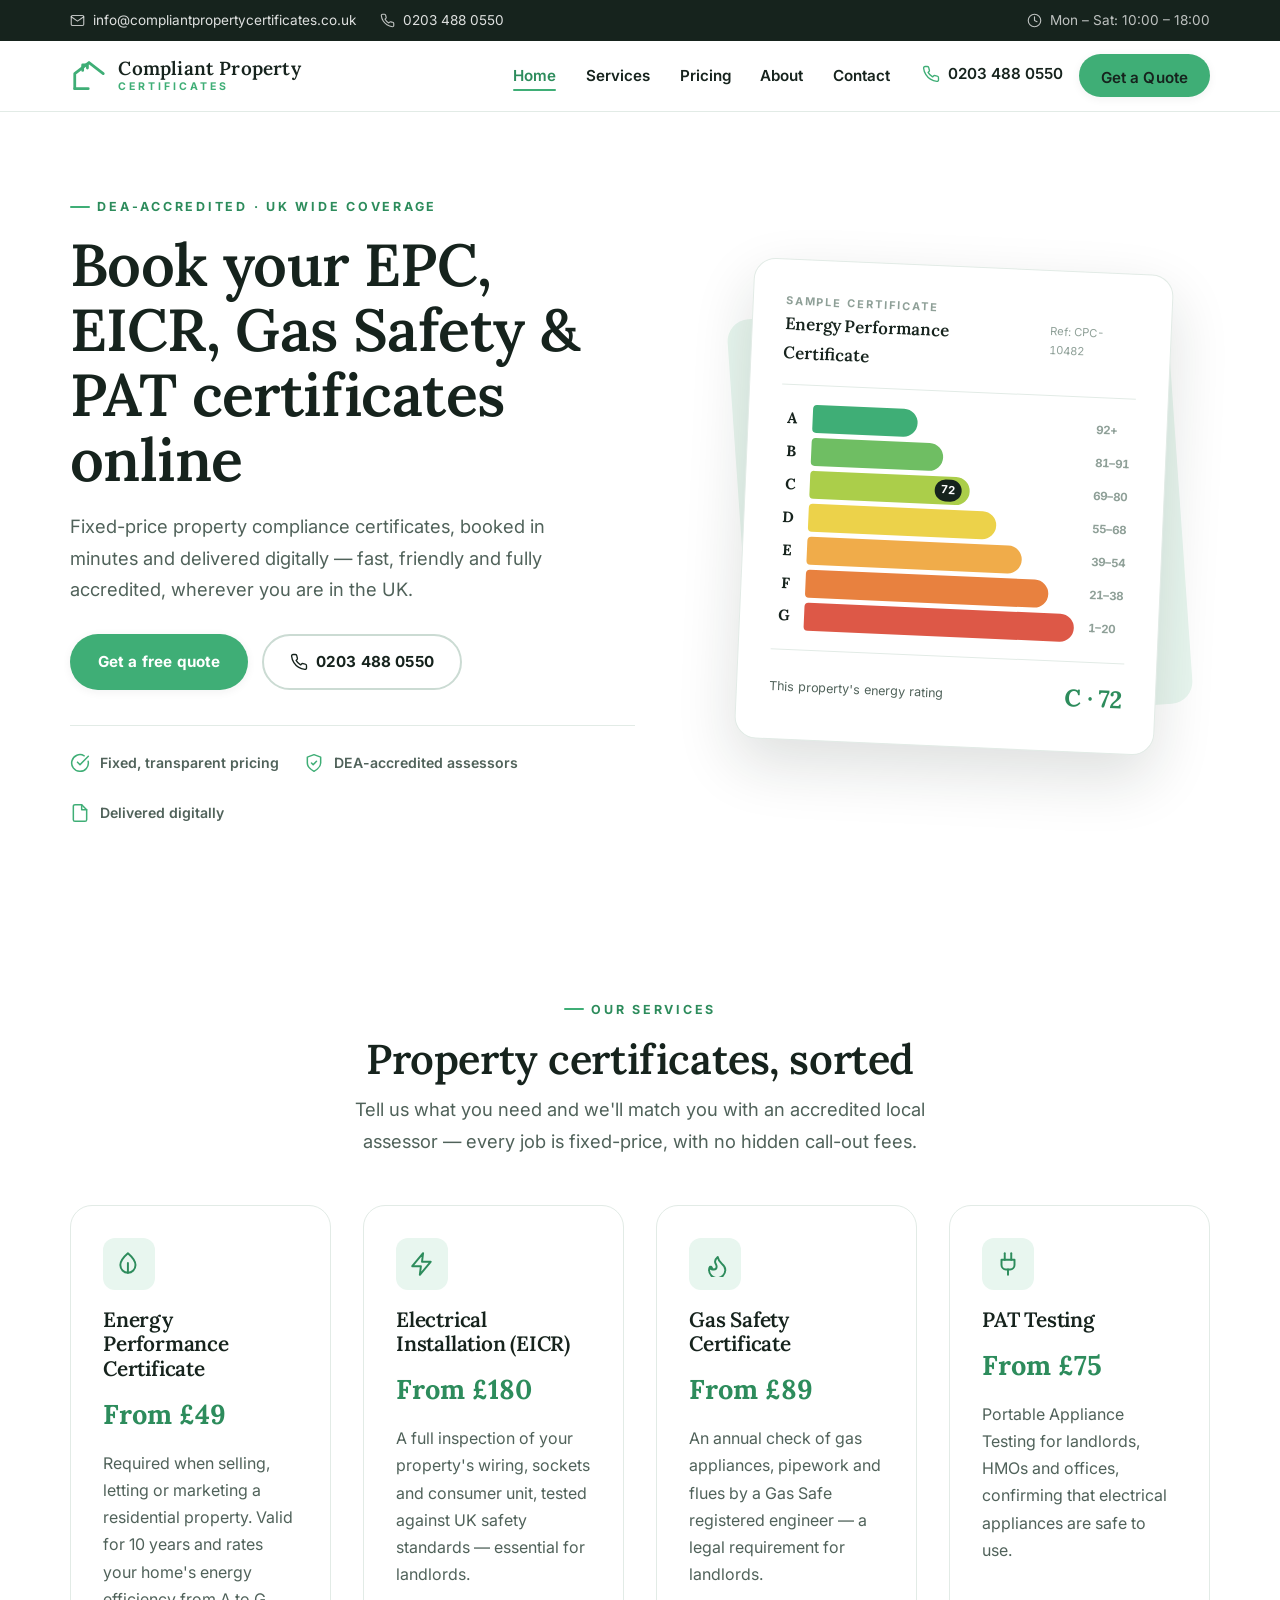
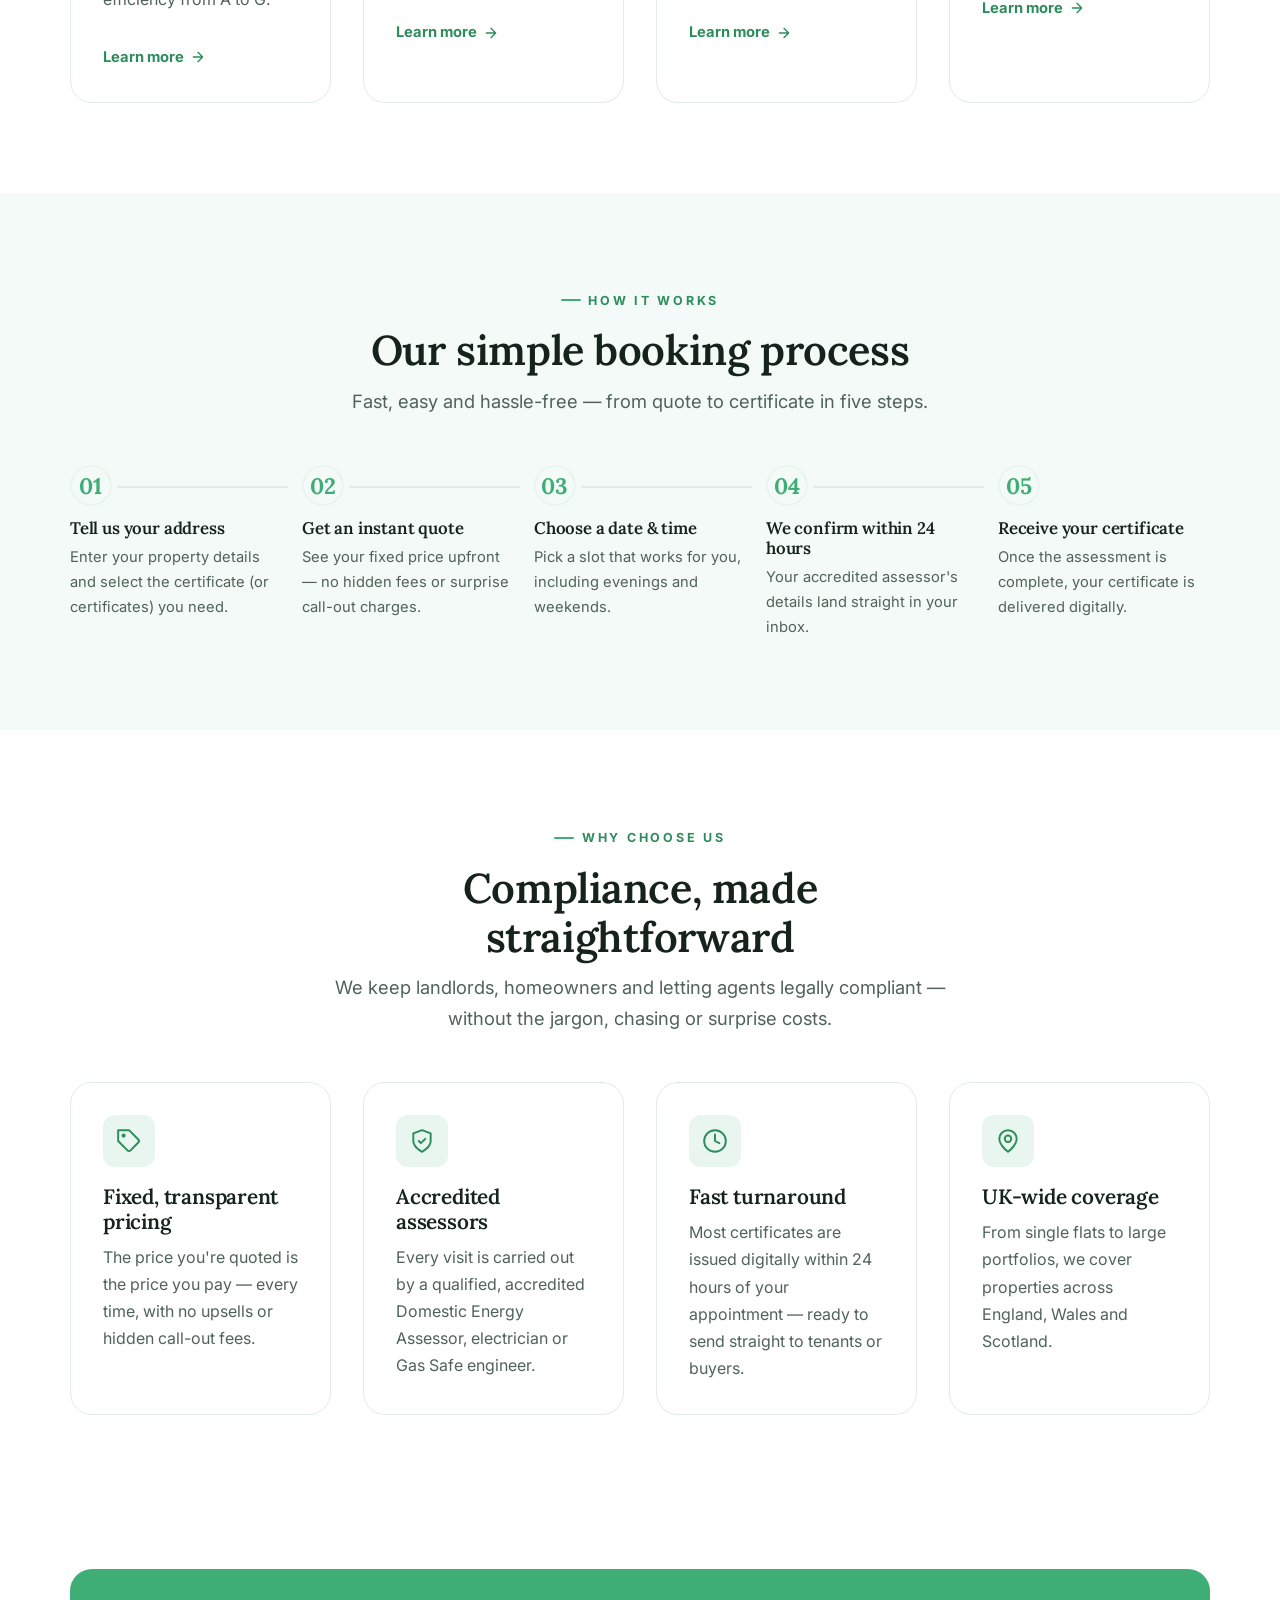
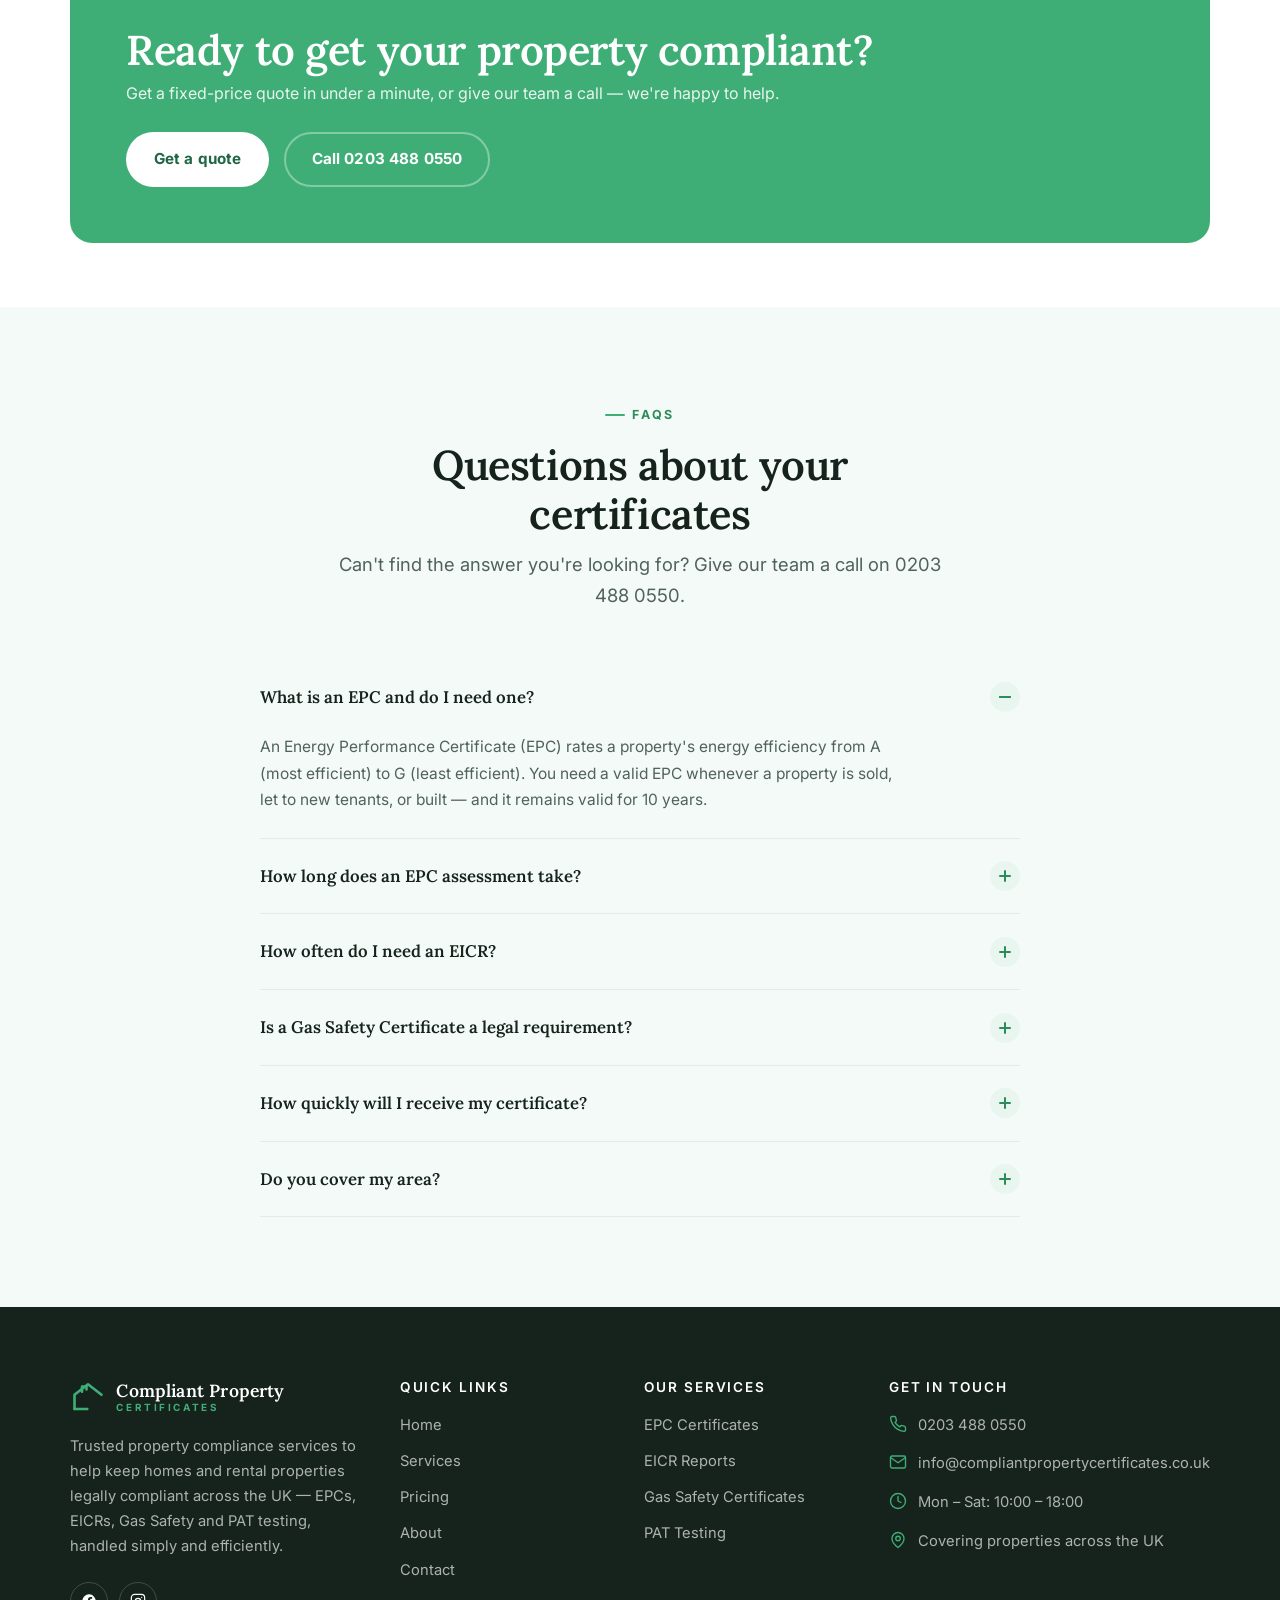
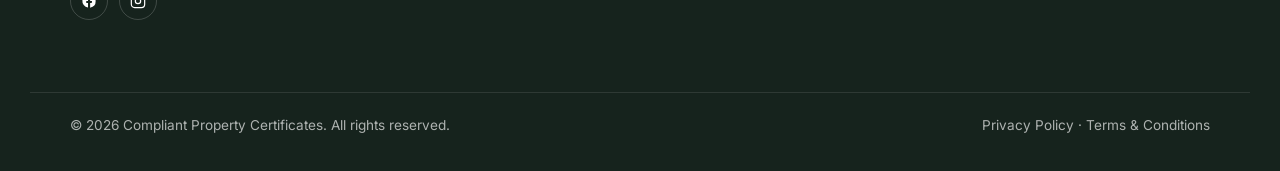
==== index.html @ 0a838f9f "Initial commit" ====
<!DOCTYPE html>
<html lang="en">
<head>
  <meta charset="UTF-8">
  <meta name="viewport" content="width=device-width, initial-scale=1.0">
  <title>Compliant Property Certificates | EPC, EICR, Gas Safety & PAT — UK</title>
  <meta name="description" content="Book fixed-price EPC, EICR, Gas Safety (CP12) and PAT testing certificates online. DEA-accredited assessors, fast digital delivery, covering properties across the UK.">

  <link rel="icon" type="image/svg+xml" href="data:image/svg+xml,%3Csvg xmlns='http://www.w3.org/2000/svg' viewBox='0 0 48 48'%3E%3Cpath d='M6 40V21L24 7l18 14' stroke='%233FAE76' stroke-width='4' fill='none' stroke-linecap='round' stroke-linejoin='round'/%3E%3Cpath d='M16 17v-7h6v4' stroke='%233FAE76' stroke-width='4' fill='none' stroke-linecap='round' stroke-linejoin='round'/%3E%3Cpath d='M6 40h17' stroke='%233FAE76' stroke-width='4' fill='none' stroke-linecap='round' stroke-linejoin='round'/%3E%3C/svg%3E">

  <link rel="preconnect" href="https://fonts.googleapis.com">
  <link rel="preconnect" href="https://fonts.gstatic.com" crossorigin>
  <link href="https://fonts.googleapis.com/css2?family=Inter:wght@400;500;600;700;800&family=Lora:ital,wght@0,500;0,600;0,700;1,500&display=swap" rel="stylesheet">

  <link rel="stylesheet" href="css/style.css">
</head>
<body>

  <!-- ============ TOP BAR ============ -->
  <div class="topbar">
    <div class="container">
      <ul class="topbar-links">
        <li>
          <svg viewBox="0 0 24 24" fill="none" stroke="currentColor" stroke-width="1.8" stroke-linecap="round" stroke-linejoin="round" width="15" height="15" aria-hidden="true"><rect x="2" y="4" width="20" height="16" rx="2"/><path d="m22 6-10 7L2 6"/></svg>
          <a href="mailto:info@compliantpropertycertificates.co.uk">info@compliantpropertycertificates.co.uk</a>
        </li>
        <li>
          <svg viewBox="0 0 24 24" fill="none" stroke="currentColor" stroke-width="1.8" stroke-linecap="round" stroke-linejoin="round" width="15" height="15" aria-hidden="true"><path d="M22 16.92v3a2 2 0 0 1-2.18 2 19.79 19.79 0 0 1-8.63-3.07 19.5 19.5 0 0 1-6-6 19.79 19.79 0 0 1-3.07-8.67A2 2 0 0 1 4.11 2h3a2 2 0 0 1 2 1.72c.127.96.361 1.903.7 2.81a2 2 0 0 1-.45 2.11L8.09 9.91a16 16 0 0 0 6 6l1.27-1.27a2 2 0 0 1 2.11-.45c.907.339 1.85.573 2.81.7A2 2 0 0 1 22 16.92Z"/></svg>
          <a href="tel:02034880550">0203 488 0550</a>
        </li>
      </ul>
      <div class="topbar-schedule">
        <svg viewBox="0 0 24 24" fill="none" stroke="currentColor" stroke-width="1.8" stroke-linecap="round" stroke-linejoin="round" width="15" height="15" aria-hidden="true"><circle cx="12" cy="12" r="10"/><path d="M12 6v6l4 2"/></svg>
        Mon – Sat: 10:00 – 18:00
      </div>
    </div>
  </div>

  <!-- ============ HEADER ============ -->
  <header class="site-header">
    <div class="container">
      <a href="index.html" class="logo">
        <svg viewBox="0 0 48 48" fill="none" xmlns="http://www.w3.org/2000/svg" aria-hidden="true">
          <path d="M6 40V21L24 7l18 14" stroke="#3FAE76" stroke-width="3.5" stroke-linecap="round" stroke-linejoin="round"/>
          <path d="M16 17v-7h6v4" stroke="#3FAE76" stroke-width="3.5" stroke-linecap="round" stroke-linejoin="round"/>
          <path d="M6 40h17" stroke="#3FAE76" stroke-width="3.5" stroke-linecap="round" stroke-linejoin="round"/>
        </svg>
        <span class="logo-text">
          <span class="l1">Compliant Property</span>
          <span class="l2">Certificates</span>
        </span>
      </a>

      <nav class="main-nav" id="main-nav">
        <ul>
          <li><a href="index.html" class="active">Home</a></li>
          <li><a href="services.html">Services</a></li>
          <li><a href="pricing.html">Pricing</a></li>
          <li><a href="about.html">About</a></li>
          <li><a href="contact.html">Contact</a></li>
        </ul>
        <div class="header-cta">
          <a href="tel:02034880550" class="header-phone">
            <svg viewBox="0 0 24 24" fill="none" stroke="currentColor" stroke-width="1.8" stroke-linecap="round" stroke-linejoin="round" aria-hidden="true"><path d="M22 16.92v3a2 2 0 0 1-2.18 2 19.79 19.79 0 0 1-8.63-3.07 19.5 19.5 0 0 1-6-6 19.79 19.79 0 0 1-3.07-8.67A2 2 0 0 1 4.11 2h3a2 2 0 0 1 2 1.72c.127.96.361 1.903.7 2.81a2 2 0 0 1-.45 2.11L8.09 9.91a16 16 0 0 0 6 6l1.27-1.27a2 2 0 0 1 2.11-.45c.907.339 1.85.573 2.81.7A2 2 0 0 1 22 16.92Z"/></svg>
            0203 488 0550
          </a>
          <a href="contact.html" class="btn btn-primary btn-sm">Get a Quote</a>
        </div>
      </nav>

      <button class="nav-toggle" aria-label="Toggle navigation" aria-expanded="false" aria-controls="main-nav">
        <svg class="icon-menu" viewBox="0 0 24 24" fill="none" stroke="currentColor" stroke-width="2" stroke-linecap="round" stroke-linejoin="round" aria-hidden="true"><path d="M3 12h18M3 6h18M3 18h18"/></svg>
        <svg class="icon-close" viewBox="0 0 24 24" fill="none" stroke="currentColor" stroke-width="2" stroke-linecap="round" stroke-linejoin="round" aria-hidden="true"><path d="M18 6 6 18M6 6l12 12"/></svg>
      </button>
    </div>
  </header>

  <main>
    <!-- ============ HERO ============ -->
    <section class="hero">
      <div class="container">
        <div class="hero-content">
          <p class="eyebrow">DEA-Accredited · UK Wide Coverage</p>
          <h1>Book your EPC, EICR, Gas Safety &amp; PAT certificates online</h1>
          <p class="lede">Fixed-price property compliance certificates, booked in minutes and delivered digitally — fast, friendly and fully accredited, wherever you are in the UK.</p>
          <div class="hero-actions">
            <a href="contact.html" class="btn btn-primary">Get a free quote</a>
            <a href="tel:02034880550" class="btn btn-outline">
              <svg viewBox="0 0 24 24" fill="none" stroke="currentColor" stroke-width="1.8" stroke-linecap="round" stroke-linejoin="round" width="18" height="18" aria-hidden="true"><path d="M22 16.92v3a2 2 0 0 1-2.18 2 19.79 19.79 0 0 1-8.63-3.07 19.5 19.5 0 0 1-6-6 19.79 19.79 0 0 1-3.07-8.67A2 2 0 0 1 4.11 2h3a2 2 0 0 1 2 1.72c.127.96.361 1.903.7 2.81a2 2 0 0 1-.45 2.11L8.09 9.91a16 16 0 0 0 6 6l1.27-1.27a2 2 0 0 1 2.11-.45c.907.339 1.85.573 2.81.7A2 2 0 0 1 22 16.92Z"/></svg>
              0203 488 0550
            </a>
          </div>
          <div class="hero-trust">
            <div class="item">
              <svg viewBox="0 0 24 24" fill="none" stroke="currentColor" stroke-width="1.8" stroke-linecap="round" stroke-linejoin="round" aria-hidden="true"><path d="M21.801 10A10 10 0 1 1 17 3.335"/><path d="m9 11 3 3L22 4"/></svg>
              Fixed, transparent pricing
            </div>
            <div class="item">
              <svg viewBox="0 0 24 24" fill="none" stroke="currentColor" stroke-width="1.8" stroke-linecap="round" stroke-linejoin="round" aria-hidden="true"><path d="M12 22s8-4 8-10V5l-8-3-8 3v7c0 6 8 10 8 10Z"/><path d="m9 12 2 2 4-4"/></svg>
              DEA-accredited assessors
            </div>
            <div class="item">
              <svg viewBox="0 0 24 24" fill="none" stroke="currentColor" stroke-width="1.8" stroke-linecap="round" stroke-linejoin="round" aria-hidden="true"><path d="M14 2H6a2 2 0 0 0-2 2v16a2 2 0 0 0 2 2h12a2 2 0 0 0 2-2V8Z"/><path d="M14 2v6h6"/></svg>
              Delivered digitally
            </div>
          </div>
        </div>

        <div class="epc-card-wrap">
          <div class="epc-card">
            <div class="epc-card-head">
              <div>
                <div class="tag">Sample Certificate</div>
                <div class="title">Energy Performance Certificate</div>
              </div>
              <div class="ref">Ref: CPC-10482</div>
            </div>
            <div class="epc-scale">
              <div class="epc-row" data-band="a"><span class="letter">A</span><span class="bar"></span><span class="range">92+</span></div>
              <div class="epc-row" data-band="b"><span class="letter">B</span><span class="bar"></span><span class="range">81–91</span></div>
              <div class="epc-row current" data-band="c"><span class="letter">C</span><span class="bar" data-value="72"></span><span class="range">69–80</span></div>
              <div class="epc-row" data-band="d"><span class="letter">D</span><span class="bar"></span><span class="range">55–68</span></div>
              <div class="epc-row" data-band="e"><span class="letter">E</span><span class="bar"></span><span class="range">39–54</span></div>
              <div class="epc-row" data-band="f"><span class="letter">F</span><span class="bar"></span><span class="range">21–38</span></div>
              <div class="epc-row" data-band="g"><span class="letter">G</span><span class="bar"></span><span class="range">1–20</span></div>
            </div>
            <div class="epc-card-foot">
              <span class="label">This property's energy rating</span>
              <span class="score">C · 72</span>
            </div>
          </div>
        </div>
      </div>
    </section>

    <!-- ============ SERVICES ============ -->
    <section id="services">
      <div class="container">
        <div class="section-head center">
          <p class="eyebrow">Our Services</p>
          <h2>Property certificates, sorted</h2>
          <p class="lede">Tell us what you need and we'll match you with an accredited local assessor — every job is fixed-price, with no hidden call-out fees.</p>
        </div>

        <div class="grid grid-auto">
          <div class="card reveal">
            <div class="icon-tile">
              <svg viewBox="0 0 24 24" fill="none" stroke="currentColor" stroke-width="1.8" stroke-linecap="round" stroke-linejoin="round" aria-hidden="true"><path d="M11 20A7 7 0 0 1 4 13c0-5 7-11 7-11s7 6 7 11a7 7 0 0 1-7 7Z"/><path d="M11 20v-9"/></svg>
            </div>
            <h3>Energy Performance Certificate</h3>
            <div class="price">From £49</div>
            <p>Required when selling, letting or marketing a residential property. Valid for 10 years and rates your home's energy efficiency from A to G.</p>
            <a href="services.html#epc" class="card-link">
              Learn more
              <svg viewBox="0 0 24 24" fill="none" stroke="currentColor" stroke-width="2" stroke-linecap="round" stroke-linejoin="round" aria-hidden="true"><path d="M5 12h14M12 5l7 7-7 7"/></svg>
            </a>
          </div>

          <div class="card reveal">
            <div class="icon-tile">
              <svg viewBox="0 0 24 24" fill="none" stroke="currentColor" stroke-width="1.8" stroke-linecap="round" stroke-linejoin="round" aria-hidden="true"><path d="M13 2 3 14h8l-1 8 10-12h-8z"/></svg>
            </div>
            <h3>Electrical Installation (EICR)</h3>
            <div class="price">From £180</div>
            <p>A full inspection of your property's wiring, sockets and consumer unit, tested against UK safety standards — essential for landlords.</p>
            <a href="services.html#eicr" class="card-link">
              Learn more
              <svg viewBox="0 0 24 24" fill="none" stroke="currentColor" stroke-width="2" stroke-linecap="round" stroke-linejoin="round" aria-hidden="true"><path d="M5 12h14M12 5l7 7-7 7"/></svg>
            </a>
          </div>

          <div class="card reveal">
            <div class="icon-tile">
              <svg viewBox="0 0 24 24" fill="none" stroke="currentColor" stroke-width="1.8" stroke-linecap="round" stroke-linejoin="round" aria-hidden="true"><path d="M8.5 14.5A2.5 2.5 0 0 0 11 17a2.5 2.5 0 0 0 2.5-2.5c0-1.38-.5-2-1-3-1.072-2.143-.224-4.054 2-6 .5 2.5 2 4.9 4 6.5 2 1.6 3 3.5 3 5.5a7.5 7.5 0 1 1-15 0c0-1.153.433-2.294 1-3a2.5 2.5 0 0 0 2.5 2.5z"/></svg>
            </div>
            <h3>Gas Safety Certificate</h3>
            <div class="price">From £89</div>
            <p>An annual check of gas appliances, pipework and flues by a Gas Safe registered engineer — a legal requirement for landlords.</p>
            <a href="services.html#gas-safety" class="card-link">
              Learn more
              <svg viewBox="0 0 24 24" fill="none" stroke="currentColor" stroke-width="2" stroke-linecap="round" stroke-linejoin="round" aria-hidden="true"><path d="M5 12h14M12 5l7 7-7 7"/></svg>
            </a>
          </div>

          <div class="card reveal">
            <div class="icon-tile">
              <svg viewBox="0 0 24 24" fill="none" stroke="currentColor" stroke-width="1.8" stroke-linecap="round" stroke-linejoin="round" aria-hidden="true"><path d="M12 22v-5"/><path d="M9 8V2"/><path d="M15 8V2"/><path d="M18 8v5a4 4 0 0 1-4 4h-4a4 4 0 0 1-4-4V8Z"/></svg>
            </div>
            <h3>PAT Testing</h3>
            <div class="price">From £75</div>
            <p>Portable Appliance Testing for landlords, HMOs and offices, confirming that electrical appliances are safe to use.</p>
            <a href="services.html#pat" class="card-link">
              Learn more
              <svg viewBox="0 0 24 24" fill="none" stroke="currentColor" stroke-width="2" stroke-linecap="round" stroke-linejoin="round" aria-hidden="true"><path d="M5 12h14M12 5l7 7-7 7"/></svg>
            </a>
          </div>
        </div>
      </div>
    </section>

    <!-- ============ PROCESS ============ -->
    <section class="bg-pale" id="how-it-works">
      <div class="container">
        <div class="section-head center">
          <p class="eyebrow">How It Works</p>
          <h2>Our simple booking process</h2>
          <p class="lede">Fast, easy and hassle-free — from quote to certificate in five steps.</p>
        </div>

        <div class="process-list">
          <div class="process-step reveal">
            <h3>Tell us your address</h3>
            <p>Enter your property details and select the certificate (or certificates) you need.</p>
          </div>
          <div class="process-step reveal">
            <h3>Get an instant quote</h3>
            <p>See your fixed price upfront — no hidden fees or surprise call-out charges.</p>
          </div>
          <div class="process-step reveal">
            <h3>Choose a date &amp; time</h3>
            <p>Pick a slot that works for you, including evenings and weekends.</p>
          </div>
          <div class="process-step reveal">
            <h3>We confirm within 24 hours</h3>
            <p>Your accredited assessor's details land straight in your inbox.</p>
          </div>
          <div class="process-step reveal">
            <h3>Receive your certificate</h3>
            <p>Once the assessment is complete, your certificate is delivered digitally.</p>
          </div>
        </div>
      </div>
    </section>

    <!-- ============ WHY CHOOSE US ============ -->
    <section id="why-us">
      <div class="container">
        <div class="section-head center">
          <p class="eyebrow">Why Choose Us</p>
          <h2>Compliance, made straightforward</h2>
          <p class="lede">We keep landlords, homeowners and letting agents legally compliant — without the jargon, chasing or surprise costs.</p>
        </div>

        <div class="grid grid-auto">
          <div class="card reveal">
            <div class="icon-tile">
              <svg viewBox="0 0 24 24" fill="none" stroke="currentColor" stroke-width="1.8" stroke-linecap="round" stroke-linejoin="round" aria-hidden="true"><path d="M20.59 13.41 13.41 20.6a2 2 0 0 1-2.83 0L2 12V2h10l8.59 8.59a2 2 0 0 1 0 2.82Z"/><circle cx="7" cy="7" r="1"/></svg>
            </div>
            <h3>Fixed, transparent pricing</h3>
            <p>The price you're quoted is the price you pay — every time, with no upsells or hidden call-out fees.</p>
          </div>

          <div class="card reveal">
            <div class="icon-tile">
              <svg viewBox="0 0 24 24" fill="none" stroke="currentColor" stroke-width="1.8" stroke-linecap="round" stroke-linejoin="round" aria-hidden="true"><path d="M12 22s8-4 8-10V5l-8-3-8 3v7c0 6 8 10 8 10Z"/><path d="m9 12 2 2 4-4"/></svg>
            </div>
            <h3>Accredited assessors</h3>
            <p>Every visit is carried out by a qualified, accredited Domestic Energy Assessor, electrician or Gas Safe engineer.</p>
          </div>

          <div class="card reveal">
            <div class="icon-tile">
              <svg viewBox="0 0 24 24" fill="none" stroke="currentColor" stroke-width="1.8" stroke-linecap="round" stroke-linejoin="round" aria-hidden="true"><circle cx="12" cy="12" r="10"/><path d="M12 6v6l4 2"/></svg>
            </div>
            <h3>Fast turnaround</h3>
            <p>Most certificates are issued digitally within 24 hours of your appointment — ready to send straight to tenants or buyers.</p>
          </div>

          <div class="card reveal">
            <div class="icon-tile">
              <svg viewBox="0 0 24 24" fill="none" stroke="currentColor" stroke-width="1.8" stroke-linecap="round" stroke-linejoin="round" aria-hidden="true"><path d="M20 10c0 6-8 12-8 12s-8-6-8-12a8 8 0 0 1 16 0Z"/><circle cx="12" cy="10" r="3"/></svg>
            </div>
            <h3>UK-wide coverage</h3>
            <p>From single flats to large portfolios, we cover properties across England, Wales and Scotland.</p>
          </div>
        </div>
      </div>
    </section>

    <!-- ============ CTA BAND ============ -->
    <section class="section-tight">
      <div class="container">
        <div class="cta-band reveal">
          <div>
            <h2>Ready to get your property compliant?</h2>
            <p>Get a fixed-price quote in under a minute, or give our team a call — we're happy to help.</p>
          </div>
          <div class="cta-actions">
            <a href="contact.html" class="btn btn-light">Get a quote</a>
            <a href="tel:02034880550" class="btn btn-on-dark">Call 0203 488 0550</a>
          </div>
        </div>
      </div>
    </section>

    <!-- ============ FAQ ============ -->
    <section class="bg-pale" id="faq">
      <div class="container">
        <div class="section-head center">
          <p class="eyebrow">FAQs</p>
          <h2>Questions about your certificates</h2>
          <p class="lede">Can't find the answer you're looking for? Give our team a call on 0203 488 0550.</p>
        </div>

        <div class="faq-list">
          <details class="faq-item" open>
            <summary>What is an EPC and do I need one?<span class="icon"></span></summary>
            <div class="faq-body">
              <p>An Energy Performance Certificate (EPC) rates a property's energy efficiency from A (most efficient) to G (least efficient). You need a valid EPC whenever a property is sold, let to new tenants, or built — and it remains valid for 10 years.</p>
            </div>
          </details>

          <details class="faq-item">
            <summary>How long does an EPC assessment take?<span class="icon"></span></summary>
            <div class="faq-body">
              <p>Most domestic assessments take between 30 and 60 minutes, depending on the size and layout of the property. Your assessor will look at insulation, heating, windows and lighting to calculate your rating.</p>
            </div>
          </details>

          <details class="faq-item">
            <summary>How often do I need an EICR?<span class="icon"></span></summary>
            <div class="faq-body">
              <p>Landlords in England are required to have the electrical installation in a rental property inspected at least every 5 years, or sooner if recommended in a previous report. Homeowners aren't legally required to have one, but it's good practice every 10 years.</p>
            </div>
          </details>

          <details class="faq-item">
            <summary>Is a Gas Safety Certificate a legal requirement?<span class="icon"></span></summary>
            <div class="faq-body">
              <p>Yes. If your rental property has gas appliances, pipework or a flue, landlords must have them checked every 12 months by a Gas Safe registered engineer, and provide tenants with a copy of the certificate (also known as a CP12).</p>
            </div>
          </details>

          <details class="faq-item">
            <summary>How quickly will I receive my certificate?<span class="icon"></span></summary>
            <div class="faq-body">
              <p>Once your assessment is complete, most certificates are processed and emailed to you digitally within 24 hours, ready to pass on to tenants, buyers or letting agents.</p>
            </div>
          </details>

          <details class="faq-item">
            <summary>Do you cover my area?<span class="icon"></span></summary>
            <div class="faq-body">
              <p>We work with accredited assessors across England, Wales and Scotland. Enter your postcode when you request a quote and we'll confirm availability for your area straight away.</p>
            </div>
          </details>
        </div>
      </div>
    </section>
  </main>

  <!-- ============ FOOTER ============ -->
  <footer class="site-footer">
    <div class="container footer-top">
      <div class="footer-about">
        <div class="footer-logo">
          <svg viewBox="0 0 48 48" fill="none" xmlns="http://www.w3.org/2000/svg" aria-hidden="true">
            <path d="M6 40V21L24 7l18 14" stroke="#3FAE76" stroke-width="3.5" stroke-linecap="round" stroke-linejoin="round"/>
            <path d="M16 17v-7h6v4" stroke="#3FAE76" stroke-width="3.5" stroke-linecap="round" stroke-linejoin="round"/>
            <path d="M6 40h17" stroke="#3FAE76" stroke-width="3.5" stroke-linecap="round" stroke-linejoin="round"/>
          </svg>
          <span class="logo-text">
            <span class="l1">Compliant Property</span>
            <span class="l2">Certificates</span>
          </span>
        </div>
        <p>Trusted property compliance services to help keep homes and rental properties legally compliant across the UK — EPCs, EICRs, Gas Safety and PAT testing, handled simply and efficiently.</p>
        <div class="footer-social">
          <a href="#" aria-label="Facebook">
            <svg viewBox="0 0 24 24" fill="currentColor" aria-hidden="true"><path d="M22 12a10 10 0 1 0-11.5 9.87v-6.99H7.9v-2.88h2.6V9.84c0-2.57 1.53-3.99 3.87-3.99 1.12 0 2.3.2 2.3.2v2.53h-1.3c-1.27 0-1.67.79-1.67 1.6v1.92h2.85l-.46 2.88h-2.39v6.99A10 10 0 0 0 22 12Z"/></svg>
          </a>
          <a href="#" aria-label="Instagram">
            <svg viewBox="0 0 24 24" fill="none" stroke="currentColor" stroke-width="1.8" aria-hidden="true"><rect x="2" y="2" width="20" height="20" rx="5"/><circle cx="12" cy="12" r="4"/><circle cx="17.5" cy="6.5" r="1" fill="currentColor" stroke="none"/></svg>
          </a>
        </div>
      </div>

      <div>
        <h4>Quick Links</h4>
        <ul>
          <li><a href="index.html">Home</a></li>
          <li><a href="services.html">Services</a></li>
          <li><a href="pricing.html">Pricing</a></li>
          <li><a href="about.html">About</a></li>
          <li><a href="contact.html">Contact</a></li>
        </ul>
      </div>

      <div>
        <h4>Our Services</h4>
        <ul>
          <li><a href="services.html#epc">EPC Certificates</a></li>
          <li><a href="services.html#eicr">EICR Reports</a></li>
          <li><a href="services.html#gas-safety">Gas Safety Certificates</a></li>
          <li><a href="services.html#pat">PAT Testing</a></li>
        </ul>
      </div>

      <div>
        <h4>Get In Touch</h4>
        <div class="contact-line">
          <svg viewBox="0 0 24 24" fill="none" stroke="currentColor" stroke-width="1.8" stroke-linecap="round" stroke-linejoin="round" aria-hidden="true"><path d="M22 16.92v3a2 2 0 0 1-2.18 2 19.79 19.79 0 0 1-8.63-3.07 19.5 19.5 0 0 1-6-6 19.79 19.79 0 0 1-3.07-8.67A2 2 0 0 1 4.11 2h3a2 2 0 0 1 2 1.72c.127.96.361 1.903.7 2.81a2 2 0 0 1-.45 2.11L8.09 9.91a16 16 0 0 0 6 6l1.27-1.27a2 2 0 0 1 2.11-.45c.907.339 1.85.573 2.81.7A2 2 0 0 1 22 16.92Z"/></svg>
          <a href="tel:02034880550">0203 488 0550</a>
        </div>
        <div class="contact-line">
          <svg viewBox="0 0 24 24" fill="none" stroke="currentColor" stroke-width="1.8" stroke-linecap="round" stroke-linejoin="round" aria-hidden="true"><rect x="2" y="4" width="20" height="16" rx="2"/><path d="m22 6-10 7L2 6"/></svg>
          <a href="mailto:info@compliantpropertycertificates.co.uk">info@compliantpropertycertificates.co.uk</a>
        </div>
        <div class="contact-line">
          <svg viewBox="0 0 24 24" fill="none" stroke="currentColor" stroke-width="1.8" stroke-linecap="round" stroke-linejoin="round" aria-hidden="true"><circle cx="12" cy="12" r="10"/><path d="M12 6v6l4 2"/></svg>
          <span>Mon – Sat: 10:00 – 18:00</span>
        </div>
        <div class="contact-line">
          <svg viewBox="0 0 24 24" fill="none" stroke="currentColor" stroke-width="1.8" stroke-linecap="round" stroke-linejoin="round" aria-hidden="true"><path d="M20 10c0 6-8 12-8 12s-8-6-8-12a8 8 0 0 1 16 0Z"/><circle cx="12" cy="10" r="3"/></svg>
          <span>Covering properties across the UK</span>
        </div>
      </div>
    </div>

    <div class="container footer-bottom">
      <p>© <span class="current-year"></span> Compliant Property Certificates. All rights reserved.</p>
      <p><a href="#">Privacy Policy</a> · <a href="#">Terms &amp; Conditions</a></p>
    </div>
  </footer>

  <script src="js/main.js"></script>
</body>
</html>
---- css/style.css ----
/* ===================================================================
   COMPLIANT PROPERTY CERTIFICATES — Design System
   Palette derived from brand logo (green #3FAE76 + dark ink)
   Type: Lora (display/serif) + Inter (body/sans)
   =================================================================== */

:root {
  /* Brand greens */
  --green: #3FAE76;
  --green-dark: #2D8C5C;
  --green-darker: #1E6644;
  --green-pale: #E8F6EF;
  --green-pale-2: #F4FAF7;

  /* Neutrals */
  --ink: #16231D;
  --ink-soft: #50625A;
  --ink-faint: #8FA098;
  --paper: #FFFFFF;
  --paper-warm: #F7FAF8;
  --border: #E2EBE6;
  --border-strong: #CBDBD3;

  /* EPC rating band colours (A = brand green, fading to red at G) */
  --epc-a: #3FAE76;
  --epc-b: #6FBE63;
  --epc-c: #ABCE4A;
  --epc-d: #ECD24A;
  --epc-e: #F0AC4A;
  --epc-f: #E8813F;
  --epc-g: #DD5847;

  /* Type */
  --font-display: "Lora", Georgia, "Times New Roman", serif;
  --font-body: "Inter", -apple-system, BlinkMacSystemFont, "Segoe UI", Roboto, sans-serif;

  /* Layout */
  --container: 1220px;
  --container-narrow: 760px;
  --radius-sm: 6px;
  --radius-md: 12px;
  --radius-lg: 22px;
  --shadow-sm: 0 2px 10px rgba(22, 35, 29, 0.06);
  --shadow-md: 0 12px 36px rgba(22, 35, 29, 0.10);
  --shadow-lg: 0 24px 60px rgba(22, 35, 29, 0.14);

  /* Spacing */
  --space-section: clamp(3.5rem, 7vw, 6.5rem);
}

/* ============ RESET ============ */
*, *::before, *::after { box-sizing: border-box; }

html {
  scroll-behavior: smooth;
  -webkit-text-size-adjust: 100%;
}

@media (prefers-reduced-motion: reduce) {
  html { scroll-behavior: auto; }
  *, *::before, *::after {
    animation-duration: 0.01ms !important;
    animation-iteration-count: 1 !important;
    transition-duration: 0.01ms !important;
    scroll-behavior: auto !important;
  }
}

body {
  margin: 0;
  font-family: var(--font-body);
  font-size: 16px;
  line-height: 1.7;
  color: var(--ink-soft);
  background: var(--paper);
  -webkit-font-smoothing: antialiased;
}

img { max-width: 100%; display: block; }

a { color: var(--green-dark); text-decoration: none; }
a:hover { color: var(--green-darker); }

ul, ol { margin: 0; padding: 0; }
li { list-style: none; }

button { font-family: inherit; }

/* Focus visibility */
a:focus-visible,
button:focus-visible,
input:focus-visible,
textarea:focus-visible,
select:focus-visible,
summary:focus-visible {
  outline: 2px solid var(--green-dark);
  outline-offset: 3px;
  border-radius: 4px;
}

/* ============ TYPOGRAPHY ============ */
h1, h2, h3, h4 {
  font-family: var(--font-display);
  color: var(--ink);
  line-height: 1.18;
  font-weight: 600;
  margin: 0;
  letter-spacing: -0.01em;
}

h1 { font-size: clamp(2.4rem, 5vw, 3.7rem); line-height: 1.1; }
h2 { font-size: clamp(1.9rem, 3.6vw, 2.6rem); }
h3 { font-size: 1.3rem; }
h4 { font-size: 1.05rem; }

p { margin: 0 0 1em; }
p:last-child { margin-bottom: 0; }

.lede {
  font-size: 1.15rem;
  color: var(--ink-soft);
}

/* Eyebrow / tracked label — echoes the "CERTIFICATES" wordmark treatment */
.eyebrow {
  display: inline-flex;
  align-items: center;
  gap: 0.6em;
  font-family: var(--font-body);
  font-weight: 700;
  font-size: 0.78rem;
  letter-spacing: 0.22em;
  text-transform: uppercase;
  color: var(--green-dark);
  margin: 0 0 0.9rem;
}

.eyebrow::before {
  content: "";
  display: inline-block;
  width: 1.6em;
  height: 2px;
  background: var(--green);
  border-radius: 2px;
}

.section-head {
  max-width: 640px;
  margin: 0 0 3rem;
}

.section-head.center {
  margin-inline: auto;
  text-align: center;
}

.section-head h2 { margin-bottom: 0.7rem; }

/* ============ LAYOUT ============ */
.container {
  width: 100%;
  max-width: var(--container);
  margin-inline: auto;
  padding-inline: clamp(1.25rem, 4vw, 2.5rem);
}

.container-narrow {
  width: 100%;
  max-width: var(--container-narrow);
  margin-inline: auto;
  padding-inline: clamp(1.25rem, 4vw, 2.5rem);
}

section { padding-block: var(--space-section); }

.section-tight { padding-block: clamp(2.5rem, 5vw, 4rem); }

.bg-pale { background: var(--green-pale-2); }
.bg-ink { background: var(--ink); color: rgba(255,255,255,0.78); }
.bg-ink h2, .bg-ink h3 { color: #fff; }

.grid {
  display: grid;
  gap: clamp(1.25rem, 3vw, 2rem);
}

@media (min-width: 760px) {
  .grid-2 { grid-template-columns: repeat(2, 1fr); }
  .grid-3 { grid-template-columns: repeat(3, 1fr); }
  .grid-4 { grid-template-columns: repeat(4, 1fr); }
}

.grid-auto { grid-template-columns: repeat(auto-fit, minmax(250px, 1fr)); }
@media (max-width: 600px) {
  .grid-auto { grid-template-columns: 1fr; }
}

.flex-between {
  display: flex;
  align-items: center;
  justify-content: space-between;
  gap: 1rem;
}

/* ============ BUTTONS ============ */
.btn {
  display: inline-flex;
  align-items: center;
  justify-content: center;
  gap: 0.5em;
  font-family: var(--font-body);
  font-weight: 700;
  font-size: 0.95rem;
  letter-spacing: 0.01em;
  padding: 0.85em 1.7em;
  border-radius: 999px;
  border: 2px solid transparent;
  cursor: pointer;
  transition: transform 0.15s ease, background 0.2s ease, color 0.2s ease, border-color 0.2s ease, box-shadow 0.2s ease;
  white-space: nowrap;
}

.btn-primary {
  background: var(--green);
  color: #fff;
  box-shadow: var(--shadow-sm);
}
.btn-primary:hover {
  background: var(--green-dark);
  color: #fff;
  transform: translateY(-2px);
  box-shadow: var(--shadow-md);
}

.btn-outline {
  background: transparent;
  border-color: var(--border-strong);
  color: var(--ink);
}
.btn-outline:hover {
  border-color: var(--green);
  color: var(--green-darker);
  transform: translateY(-2px);
}

.btn-on-dark {
  background: transparent;
  border-color: rgba(255,255,255,0.35);
  color: #fff;
}
.btn-on-dark:hover {
  border-color: #fff;
  background: rgba(255,255,255,0.08);
  color: #fff;
  transform: translateY(-2px);
}

.btn-light {
  background: #fff;
  color: var(--green-darker);
}
.btn-light:hover {
  background: var(--ink);
  color: #fff;
  transform: translateY(-2px);
}

.btn-block { width: 100%; }
.btn-sm { padding: 0.6em 1.3em; font-size: 0.85rem; }

/* ============ TOP BAR ============ */
.topbar {
  background: var(--ink);
  color: rgba(255,255,255,0.72);
  font-size: 0.85rem;
}
.topbar .container {
  display: flex;
  align-items: center;
  justify-content: space-between;
  flex-wrap: wrap;
  gap: 0.5rem;
  padding-block: 0.55rem;
}
.topbar a { color: rgba(255,255,255,0.86); }
.topbar a:hover { color: var(--green); }
.topbar-links {
  display: flex;
  gap: 1.5rem;
  flex-wrap: wrap;
}
.topbar-links li { display: flex; align-items: center; gap: 0.5rem; }
.topbar-schedule {
  display: flex;
  align-items: center;
  gap: 0.5rem;
}

/* ============ HEADER / NAV ============ */
.site-header {
  position: sticky;
  top: 0;
  z-index: 100;
  background: rgba(255,255,255,0.92);
  backdrop-filter: blur(10px);
  border-bottom: 1px solid var(--border);
}

.site-header .container {
  display: flex;
  align-items: center;
  justify-content: space-between;
  gap: 1.5rem;
  padding-block: 0.85rem;
}

/* Logo lockup */
.logo {
  display: flex;
  align-items: center;
  gap: 0.65rem;
  flex-shrink: 0;
}
.logo svg { width: 38px; height: 38px; flex-shrink: 0; }
.logo-text {
  display: flex;
  flex-direction: column;
  line-height: 1.05;
}
.logo-text .l1 {
  font-family: var(--font-display);
  font-size: 1.18rem;
  font-weight: 600;
  color: var(--ink);
  letter-spacing: 0.01em;
}
.logo-text .l2 {
  font-family: var(--font-body);
  font-size: 0.66rem;
  font-weight: 700;
  letter-spacing: 0.28em;
  color: var(--green);
  text-transform: uppercase;
  margin-top: 0.18em;
}

.main-nav {
  display: flex;
  align-items: center;
  gap: 2rem;
}
.main-nav ul {
  display: flex;
  align-items: center;
  gap: 1.85rem;
}
.main-nav a {
  font-weight: 600;
  font-size: 0.95rem;
  color: var(--ink);
  position: relative;
  padding-bottom: 4px;
}
.main-nav a:hover { color: var(--green-dark); }
.main-nav a.active { color: var(--green-dark); }
.main-nav a.active::after {
  content: "";
  position: absolute;
  left: 0; right: 0; bottom: -2px;
  height: 2px;
  background: var(--green);
  border-radius: 2px;
}

.header-cta { display: flex; align-items: center; gap: 1rem; }
.header-phone {
  display: flex;
  align-items: center;
  gap: 0.5rem;
  font-weight: 700;
  color: var(--ink);
  font-size: 0.95rem;
}
.header-phone svg { width: 18px; height: 18px; color: var(--green); flex-shrink: 0; }

.nav-toggle {
  display: none;
  background: none;
  border: none;
  cursor: pointer;
  padding: 0.4rem;
  color: var(--ink);
}
.nav-toggle svg { width: 26px; height: 26px; }
.nav-toggle .icon-close { display: none; }
.nav-toggle[aria-expanded="true"] .icon-menu { display: none; }
.nav-toggle[aria-expanded="true"] .icon-close { display: block; }

@media (max-width: 940px) {
  .main-nav { 
    position: fixed;
    inset: 0;
    top: 64px;
    background: var(--paper);
    flex-direction: column;
    align-items: flex-start;
    padding: 1.5rem clamp(1.25rem, 4vw, 2.5rem);
    transform: translateY(-110%);
    opacity: 0;
    transition: transform 0.25s ease, opacity 0.25s ease;
    border-top: 1px solid var(--border);
    overflow-y: auto;
  }
  .main-nav.open { transform: translateY(0); opacity: 1; }
  .main-nav ul {
    flex-direction: column;
    align-items: flex-start;
    gap: 1.1rem;
    width: 100%;
  }
  .main-nav a { font-size: 1.05rem; display: block; }
  .header-cta { flex-direction: column; align-items: flex-start; gap: 1.25rem; margin-top: 1.5rem; width: 100%; }
  .header-cta .btn { width: 100%; }
  .nav-toggle { display: inline-flex; }
  .header-phone { display: none; }
  .main-nav .header-phone { display: flex; }
}

/* ============ HERO ============ */
.hero {
  padding-block: clamp(2.5rem, 6vw, 5rem);
  overflow: hidden;
}
.hero .container {
  display: grid;
  gap: clamp(2.5rem, 5vw, 4rem);
  align-items: center;
}
@media (min-width: 940px) {
  .hero .container {
    grid-template-columns: 1.05fr 0.95fr;
  }
}

.hero-content h1 { margin-bottom: 1.2rem; }
.hero-content .lede { max-width: 480px; margin-bottom: 1.8rem; }

.hero-actions {
  display: flex;
  flex-wrap: wrap;
  gap: 0.9rem;
  margin-bottom: 2.2rem;
}

.hero-trust {
  display: flex;
  flex-wrap: wrap;
  gap: 1.6rem;
  padding-top: 1.6rem;
  border-top: 1px solid var(--border);
}
.hero-trust .item {
  display: flex;
  align-items: center;
  gap: 0.6rem;
  font-size: 0.88rem;
  font-weight: 600;
  color: var(--ink-soft);
}
.hero-trust svg { width: 20px; height: 20px; color: var(--green); flex-shrink: 0; }

/* ---- Signature element: EPC certificate card ---- */
.epc-card-wrap {
  position: relative;
  display: flex;
  justify-content: center;
}
.epc-card-wrap::before {
  content: "";
  position: absolute;
  width: 86%;
  height: 86%;
  top: 8%;
  left: 8%;
  background: var(--green-pale);
  border-radius: var(--radius-lg);
  transform: rotate(-4deg);
  z-index: 0;
}
.epc-card {
  position: relative;
  z-index: 1;
  background: #fff;
  border-radius: var(--radius-lg);
  box-shadow: var(--shadow-lg);
  padding: clamp(1.4rem, 3vw, 2rem);
  width: 100%;
  max-width: 420px;
  transform: rotate(2.5deg);
  border: 1px solid var(--border);
}
.epc-card-head {
  display: flex;
  align-items: center;
  justify-content: space-between;
  gap: 0.75rem;
  padding-bottom: 1rem;
  border-bottom: 1px solid var(--border);
  margin-bottom: 1.2rem;
}
.epc-card-head .tag {
  font-family: var(--font-body);
  font-weight: 700;
  font-size: 0.68rem;
  letter-spacing: 0.18em;
  text-transform: uppercase;
  color: var(--ink-faint);
}
.epc-card-head .title {
  font-family: var(--font-display);
  font-weight: 600;
  font-size: 1.05rem;
  color: var(--ink);
}
.epc-card-head .ref {
  font-size: 0.7rem;
  color: var(--ink-faint);
  font-variant-numeric: tabular-nums;
}

.epc-scale { display: flex; flex-direction: column; gap: 5px; }
.epc-row {
  display: grid;
  grid-template-columns: 24px 1fr 38px;
  align-items: center;
  gap: 8px;
  height: 28px;
}
.epc-row .letter {
  font-family: var(--font-display);
  font-weight: 700;
  font-size: 0.95rem;
  color: var(--ink);
  text-align: center;
}
.epc-row .bar {
  height: 100%;
  border-radius: 4px 14px 14px 4px;
  display: flex;
  align-items: center;
  position: relative;
}
.epc-row .range {
  font-size: 0.72rem;
  font-weight: 700;
  color: var(--ink-faint);
  font-variant-numeric: tabular-nums;
}
.epc-row[data-band="a"] .bar { background: var(--epc-a); width: 38%; }
.epc-row[data-band="b"] .bar { background: var(--epc-b); width: 48%; }
.epc-row[data-band="c"] .bar { background: var(--epc-c); width: 58%; }
.epc-row[data-band="d"] .bar { background: var(--epc-d); width: 68%; }
.epc-row[data-band="e"] .bar { background: var(--epc-e); width: 78%; }
.epc-row[data-band="f"] .bar { background: var(--epc-f); width: 88%; }
.epc-row[data-band="g"] .bar { background: var(--epc-g); width: 98%; }

.epc-row.current { position: relative; }
.epc-row.current .bar::after {
  content: attr(data-value);
  position: absolute;
  right: 8px;
  top: 50%;
  transform: translateY(-50%);
  background: var(--ink);
  color: #fff;
  font-size: 0.7rem;
  font-weight: 700;
  padding: 0.15em 0.6em;
  border-radius: 999px;
  font-family: var(--font-body);
}

.epc-card-foot {
  margin-top: 1.2rem;
  padding-top: 1rem;
  border-top: 1px solid var(--border);
  display: flex;
  align-items: center;
  justify-content: space-between;
  gap: 0.75rem;
}
.epc-card-foot .label {
  font-size: 0.78rem;
  color: var(--ink-soft);
}
.epc-card-foot .score {
  font-family: var(--font-display);
  font-weight: 700;
  font-size: 1.5rem;
  color: var(--green-dark);
}

/* ============ ICONS ============ */
.icon-tile {
  width: 52px;
  height: 52px;
  border-radius: var(--radius-md);
  background: var(--green-pale);
  display: flex;
  align-items: center;
  justify-content: center;
  flex-shrink: 0;
  margin-bottom: 1.1rem;
}
.icon-tile svg { width: 26px; height: 26px; color: var(--green-dark); }

/* ============ SERVICE / VALUE CARDS ============ */
.card {
  background: #fff;
  border: 1px solid var(--border);
  border-radius: var(--radius-lg);
  padding: clamp(1.5rem, 3vw, 2rem);
  transition: transform 0.2s ease, box-shadow 0.2s ease, border-color 0.2s ease;
}
.card:hover {
  transform: translateY(-4px);
  box-shadow: var(--shadow-md);
  border-color: var(--border-strong);
}
.card h3 { margin-bottom: 0.6rem; }
.card .price {
  font-family: var(--font-display);
  font-weight: 700;
  font-size: 1.7rem;
  color: var(--green-dark);
  margin: 0.4rem 0 0.8rem;
}
.card .price span {
  font-family: var(--font-body);
  font-weight: 600;
  font-size: 0.95rem;
  color: var(--ink-faint);
}
.card .card-link {
  display: inline-flex;
  align-items: center;
  gap: 0.4rem;
  font-weight: 700;
  font-size: 0.92rem;
  margin-top: 1rem;
}
.card .card-link svg { width: 16px; height: 16px; transition: transform 0.2s ease; }
.card:hover .card-link svg { transform: translateX(3px); }

/* ============ PROCESS / STEPPER ============ */
.process-list {
  display: grid;
  gap: 1.75rem;
  counter-reset: step;
}
@media (min-width: 760px) {
  .process-list { grid-template-columns: repeat(5, 1fr); gap: 1.25rem; }
}
.process-step {
  position: relative;
  padding-top: 3.4rem;
}
.process-step::before {
  counter-increment: step;
  content: counter(step, decimal-leading-zero);
  position: absolute;
  top: 0; left: 0;
  font-family: var(--font-display);
  font-size: 1.4rem;
  font-weight: 700;
  color: var(--green);
  border: 2px solid var(--green-pale);
  border-radius: 999px;
  width: 2.6rem;
  height: 2.6rem;
  display: flex;
  align-items: center;
  justify-content: center;
}
.process-step h3 { font-size: 1.05rem; margin-bottom: 0.4rem; }
.process-step p { font-size: 0.92rem; }

/* connecting line on desktop */
@media (min-width: 760px) {
  .process-list { position: relative; }
  .process-step::after {
    content: "";
    position: absolute;
    top: 1.3rem;
    left: 2.95rem;
    width: calc(100% - 2.6rem);
    height: 2px;
    background: var(--border);
    z-index: -1;
  }
  .process-step:last-child::after { display: none; }
}

/* ============ STATS ============ */
.stats-grid {
  display: grid;
  grid-template-columns: repeat(2, 1fr);
  gap: 2rem;
}
@media (min-width: 760px) {
  .stats-grid { grid-template-columns: repeat(4, 1fr); }
}
.stat .num {
  font-family: var(--font-display);
  font-weight: 700;
  font-size: clamp(2rem, 4vw, 2.8rem);
  color: var(--green);
  line-height: 1;
  margin-bottom: 0.4rem;
}
.stat .label {
  font-size: 0.88rem;
  color: rgba(255,255,255,0.7);
}

/* ============ CTA BAND ============ */
.cta-band {
  background: var(--green);
  border-radius: var(--radius-lg);
  padding: clamp(2rem, 5vw, 3.5rem);
  color: #fff;
  display: flex;
  flex-wrap: wrap;
  align-items: center;
  justify-content: space-between;
  gap: 1.5rem;
}
.cta-band h2 { color: #fff; margin-bottom: 0.4rem; }
.cta-band p { color: rgba(255,255,255,0.88); }
.cta-band .cta-actions { display: flex; gap: 0.9rem; flex-wrap: wrap; }

/* ============ FAQ ============ */
.faq-list { max-width: var(--container-narrow); margin: 0 auto; }
.faq-item {
  border-bottom: 1px solid var(--border);
}
.faq-item summary {
  display: flex;
  align-items: center;
  justify-content: space-between;
  gap: 1rem;
  padding: 1.4rem 0;
  font-family: var(--font-display);
  font-weight: 600;
  font-size: 1.05rem;
  color: var(--ink);
  cursor: pointer;
  list-style: none;
}
.faq-item summary::-webkit-details-marker { display: none; }
.faq-item summary .icon {
  flex-shrink: 0;
  width: 30px; height: 30px;
  border-radius: 50%;
  background: var(--green-pale);
  display: flex; align-items: center; justify-content: center;
  position: relative;
}
.faq-item summary .icon::before,
.faq-item summary .icon::after {
  content: "";
  position: absolute;
  background: var(--green-dark);
  border-radius: 1px;
}
.faq-item summary .icon::before { width: 12px; height: 2px; }
.faq-item summary .icon::after { width: 2px; height: 12px; transition: transform 0.2s ease; }
.faq-item[open] summary .icon::after { transform: rotate(90deg); }
.faq-item .faq-body {
  padding: 0 0 1.5rem;
  font-size: 0.97rem;
  max-width: 640px;
}

/* ============ FOOTER ============ */
.site-footer {
  background: var(--ink);
  color: rgba(255,255,255,0.65);
  font-size: 0.92rem;
}
.footer-top {
  padding-block: clamp(3rem, 6vw, 4.5rem);
  display: grid;
  gap: 2.5rem;
  grid-template-columns: 1fr;
}
@media (min-width: 760px) {
  .footer-top { grid-template-columns: 1.4fr 1fr 1fr 1.1fr; gap: 2rem; }
}
.footer-top h4 {
  color: #fff;
  font-size: 0.85rem;
  letter-spacing: 0.14em;
  text-transform: uppercase;
  font-family: var(--font-body);
  margin-bottom: 1.1rem;
}
.footer-top ul { display: flex; flex-direction: column; gap: 0.7rem; }
.footer-top a { color: rgba(255,255,255,0.65); }
.footer-top a:hover { color: var(--green); }
.footer-about p { max-width: 320px; }
.footer-logo { display: flex; align-items: center; gap: 0.65rem; margin-bottom: 1.2rem; }
.footer-logo svg { width: 36px; height: 36px; }
.footer-logo .l1 { font-family: var(--font-display); font-size: 1.1rem; font-weight: 600; color: #fff; }
.footer-logo .l2 {
  font-size: 0.62rem; font-weight: 700; letter-spacing: 0.26em;
  color: var(--green); text-transform: uppercase; margin-top: 0.18em;
}
.footer-social { display: flex; gap: 0.7rem; margin-top: 1.4rem; }
.footer-social a {
  width: 38px; height: 38px;
  border-radius: 50%;
  border: 1px solid rgba(255,255,255,0.18);
  display: flex; align-items: center; justify-content: center;
  transition: background 0.2s ease, border-color 0.2s ease;
}
.footer-social a:hover { background: var(--green); border-color: var(--green); }
.footer-social svg { width: 16px; height: 16px; color: #fff; }
.contact-line {
  display: flex; align-items: flex-start; gap: 0.7rem;
  margin-bottom: 0.85rem;
}
.contact-line svg { width: 18px; height: 18px; color: var(--green); margin-top: 2px; flex-shrink: 0; }
.footer-bottom {
  border-top: 1px solid rgba(255,255,255,0.1);
  padding-block: 1.3rem;
  font-size: 0.85rem;
  display: flex;
  flex-wrap: wrap;
  justify-content: space-between;
  gap: 1rem;
}
.footer-bottom a { color: rgba(255,255,255,0.65); }

/* ============ PAGE HEADER (sub-pages) ============ */
.page-header {
  background: var(--green-pale-2);
  border-bottom: 1px solid var(--border);
  padding-block: clamp(2.5rem, 6vw, 4rem);
  position: relative;
  overflow: hidden;
}
.page-header .container { position: relative; z-index: 1; }
.page-header h1 { margin-bottom: 0.6rem; }
.breadcrumb {
  display: flex;
  gap: 0.5rem;
  align-items: center;
  font-size: 0.85rem;
  font-weight: 600;
  color: var(--ink-faint);
  margin-bottom: 1rem;
}
.breadcrumb a { color: var(--ink-faint); }
.breadcrumb a:hover { color: var(--green-dark); }

/* roofline watermark used on page headers / hero */
.roof-watermark {
  position: absolute;
  right: -60px;
  top: -40px;
  width: 320px;
  height: 320px;
  opacity: 0.08;
  color: var(--green);
  pointer-events: none;
}

/* ============ FORMS ============ */
.form-grid { display: grid; gap: 1.1rem; }
@media (min-width: 640px) {
  .form-grid.cols-2 { grid-template-columns: 1fr 1fr; }
}
.field { display: flex; flex-direction: column; gap: 0.4rem; }
.field label { font-weight: 700; font-size: 0.88rem; color: var(--ink); }
.field input,
.field select,
.field textarea {
  font-family: var(--font-body);
  font-size: 0.97rem;
  padding: 0.8em 1em;
  border: 1.5px solid var(--border-strong);
  border-radius: var(--radius-sm);
  background: var(--paper);
  color: var(--ink);
  transition: border-color 0.2s ease;
}
.field input:focus,
.field select:focus,
.field textarea:focus {
  border-color: var(--green);
  outline: none;
}
.field textarea { resize: vertical; min-height: 120px; }
.field-hint { font-size: 0.8rem; color: var(--ink-faint); }
.span-2 { grid-column: 1 / -1; }

/* ============ MISC ============ */
.tag-pill {
  display: inline-flex;
  align-items: center;
  gap: 0.4rem;
  background: var(--green-pale);
  color: var(--green-darker);
  font-weight: 700;
  font-size: 0.75rem;
  letter-spacing: 0.08em;
  text-transform: uppercase;
  padding: 0.35em 0.9em;
  border-radius: 999px;
}

.check-list { display: flex; flex-direction: column; gap: 0.7rem; }
.check-list li {
  display: flex;
  align-items: flex-start;
  gap: 0.7rem;
  font-size: 0.97rem;
  color: var(--ink-soft);
}
.check-list svg { width: 19px; height: 19px; color: var(--green); flex-shrink: 0; margin-top: 2px; }

.divider {
  height: 1px;
  background: var(--border);
  border: none;
  margin: 0;
}

.text-center { text-align: center; }
.mt-0 { margin-top: 0 !important; }

/* simple fade-up animation on scroll */
.reveal {
  opacity: 0;
  transform: translateY(16px);
  transition: opacity 0.6s ease, transform 0.6s ease;
}
.reveal.in {
  opacity: 1;
  transform: translateY(0);
}

/* ============ SERVICE DETAIL SECTIONS (services page) ============ */
.service-detail .container {
  display: grid;
  gap: clamp(2rem, 5vw, 3.5rem);
  align-items: start;
}
@media (min-width: 860px) {
  .service-detail .container { grid-template-columns: 1.35fr 1fr; }
  .service-detail.flip .container { grid-template-columns: 1fr 1.35fr; }
  .service-detail.flip .price-card { order: -1; }
}
.service-text .check-list { margin-top: 1.4rem; }
.service-text h2 { margin-bottom: 0.9rem; }

.price-card {
  background: var(--green-pale-2);
  border: 1px solid var(--border);
  border-radius: var(--radius-lg);
  padding: clamp(1.5rem, 3vw, 2.2rem);
  position: sticky;
  top: 96px;
}
.price-card .icon-tile { background: #fff; }
.price-card .from {
  font-size: 0.78rem;
  font-weight: 700;
  letter-spacing: 0.18em;
  text-transform: uppercase;
  color: var(--ink-faint);
}
.price-card .amount {
  font-family: var(--font-display);
  font-size: 2.5rem;
  font-weight: 700;
  color: var(--green-dark);
  margin: 0.3rem 0 1.3rem;
  line-height: 1;
}
.price-card .amount span {
  font-size: 1rem;
  font-weight: 600;
  color: var(--ink-faint);
  font-family: var(--font-body);
}
.price-card .check-list { margin-bottom: 1.5rem; font-size: 0.92rem; }
.price-card .check-list li { color: var(--ink); }

/* Decorative icon panel used in place of photography */
.service-visual {
  background: var(--green-pale);
  border-radius: var(--radius-lg);
  aspect-ratio: 4 / 3;
  display: flex;
  align-items: center;
  justify-content: center;
}
.service-visual svg { width: 30%; height: 30%; color: var(--green-dark); }

.anchor-offset { scroll-margin-top: 90px; }

/* ============ PRICING TABLE (pricing page) ============ */
.pricing-card {
  background: #fff;
  border: 1px solid var(--border);
  border-radius: var(--radius-lg);
  padding: clamp(1.5rem, 3vw, 2.2rem);
  display: flex;
  flex-direction: column;
  transition: transform 0.2s ease, box-shadow 0.2s ease, border-color 0.2s ease;
}
.pricing-card:hover { transform: translateY(-4px); box-shadow: var(--shadow-md); border-color: var(--border-strong); }
.pricing-card.featured {
  border-color: var(--green);
  box-shadow: var(--shadow-md);
  position: relative;
}
.pricing-card .badge {
  position: absolute;
  top: -13px;
  left: clamp(1.5rem, 3vw, 2.2rem);
  background: var(--green);
  color: #fff;
  font-size: 0.7rem;
  font-weight: 700;
  letter-spacing: 0.14em;
  text-transform: uppercase;
  padding: 0.35em 0.9em;
  border-radius: 999px;
}
.pricing-card .amount {
  font-family: var(--font-display);
  font-weight: 700;
  font-size: 2.4rem;
  color: var(--ink);
  margin: 0.5rem 0 0.2rem;
  line-height: 1;
}
.pricing-card .amount span {
  font-size: 1rem;
  font-weight: 600;
  color: var(--ink-faint);
  font-family: var(--font-body);
}
.pricing-card .check-list { margin: 1.4rem 0; flex-grow: 1; }
.pricing-card .desc { font-size: 0.92rem; color: var(--ink-soft); margin-bottom: 0.4rem; }

.addon-row {
  display: flex;
  justify-content: space-between;
  align-items: center;
  gap: 1rem;
  padding: 1.1rem 0;
  border-bottom: 1px solid var(--border);
}
.addon-row:last-child { border-bottom: none; }
.addon-row .name { font-weight: 700; color: var(--ink); font-family: var(--font-display); font-size: 1.05rem; }
.addon-row .desc { font-size: 0.9rem; color: var(--ink-soft); margin-top: 0.2rem; }
.addon-row .price { font-family: var(--font-display); font-weight: 700; font-size: 1.2rem; color: var(--green-dark); white-space: nowrap; }

.note-box {
  background: var(--green-pale-2);
  border: 1px solid var(--border);
  border-radius: var(--radius-md);
  padding: 1.3rem 1.5rem;
  font-size: 0.92rem;
  display: flex;
  gap: 0.9rem;
  align-items: flex-start;
}
.note-box svg { width: 20px; height: 20px; color: var(--green-dark); flex-shrink: 0; margin-top: 2px; }

/* ============ ABOUT PAGE ============ */
.value-list { display: grid; gap: 1.5rem; }
@media (min-width: 640px) { .value-list { grid-template-columns: repeat(2, 1fr); } }
.value-item { display: flex; gap: 1rem; align-items: flex-start; }
.value-item .icon-tile { margin-bottom: 0; }
.value-item h3 { font-size: 1.05rem; margin-bottom: 0.3rem; }
.value-item p { font-size: 0.92rem; }

.accred-grid {
  display: grid;
  grid-template-columns: repeat(2, 1fr);
  gap: 1rem;
}
@media (min-width: 640px) { .accred-grid { grid-template-columns: repeat(4, 1fr); } }
.accred-item {
  background: #fff;
  border: 1px solid var(--border);
  border-radius: var(--radius-md);
  padding: 1.4rem 1rem;
  text-align: center;
  font-weight: 700;
  font-size: 0.85rem;
  color: var(--ink);
  display: flex;
  flex-direction: column;
  align-items: center;
  gap: 0.6rem;
}
.accred-item svg { width: 28px; height: 28px; color: var(--green-dark); }

/* ============ CONTACT PAGE ============ */
.contact-grid {
  display: grid;
  gap: clamp(2rem, 5vw, 3.5rem);
}
@media (min-width: 900px) {
  .contact-grid { grid-template-columns: 1fr 1.2fr; }
}
.contact-info-card {
  background: var(--ink);
  color: rgba(255,255,255,0.82);
  border-radius: var(--radius-lg);
  padding: clamp(1.75rem, 4vw, 2.5rem);
}
.contact-info-card h3 { color: #fff; margin-bottom: 1.4rem; }
.contact-info-card .contact-line { margin-bottom: 1.3rem; }
.contact-info-card .contact-line a,
.contact-info-card .contact-line span { color: rgba(255,255,255,0.82); }
.contact-info-card hr { border-color: rgba(255,255,255,0.12); margin: 1.5rem 0; }

.map-frame {
  border-radius: var(--radius-lg);
  overflow: hidden;
  border: 1px solid var(--border);
  margin-top: 2rem;
}
.map-frame iframe { width: 100%; height: 320px; border: 0; display: block; }

.form-note {
  margin-top: 1rem;
  padding: 0.9rem 1.1rem;
  border-radius: var(--radius-sm);
  background: var(--green-pale);
  color: var(--green-darker);
  font-size: 0.9rem;
  font-weight: 600;
  display: none;
}
.form-note.show { display: block; }
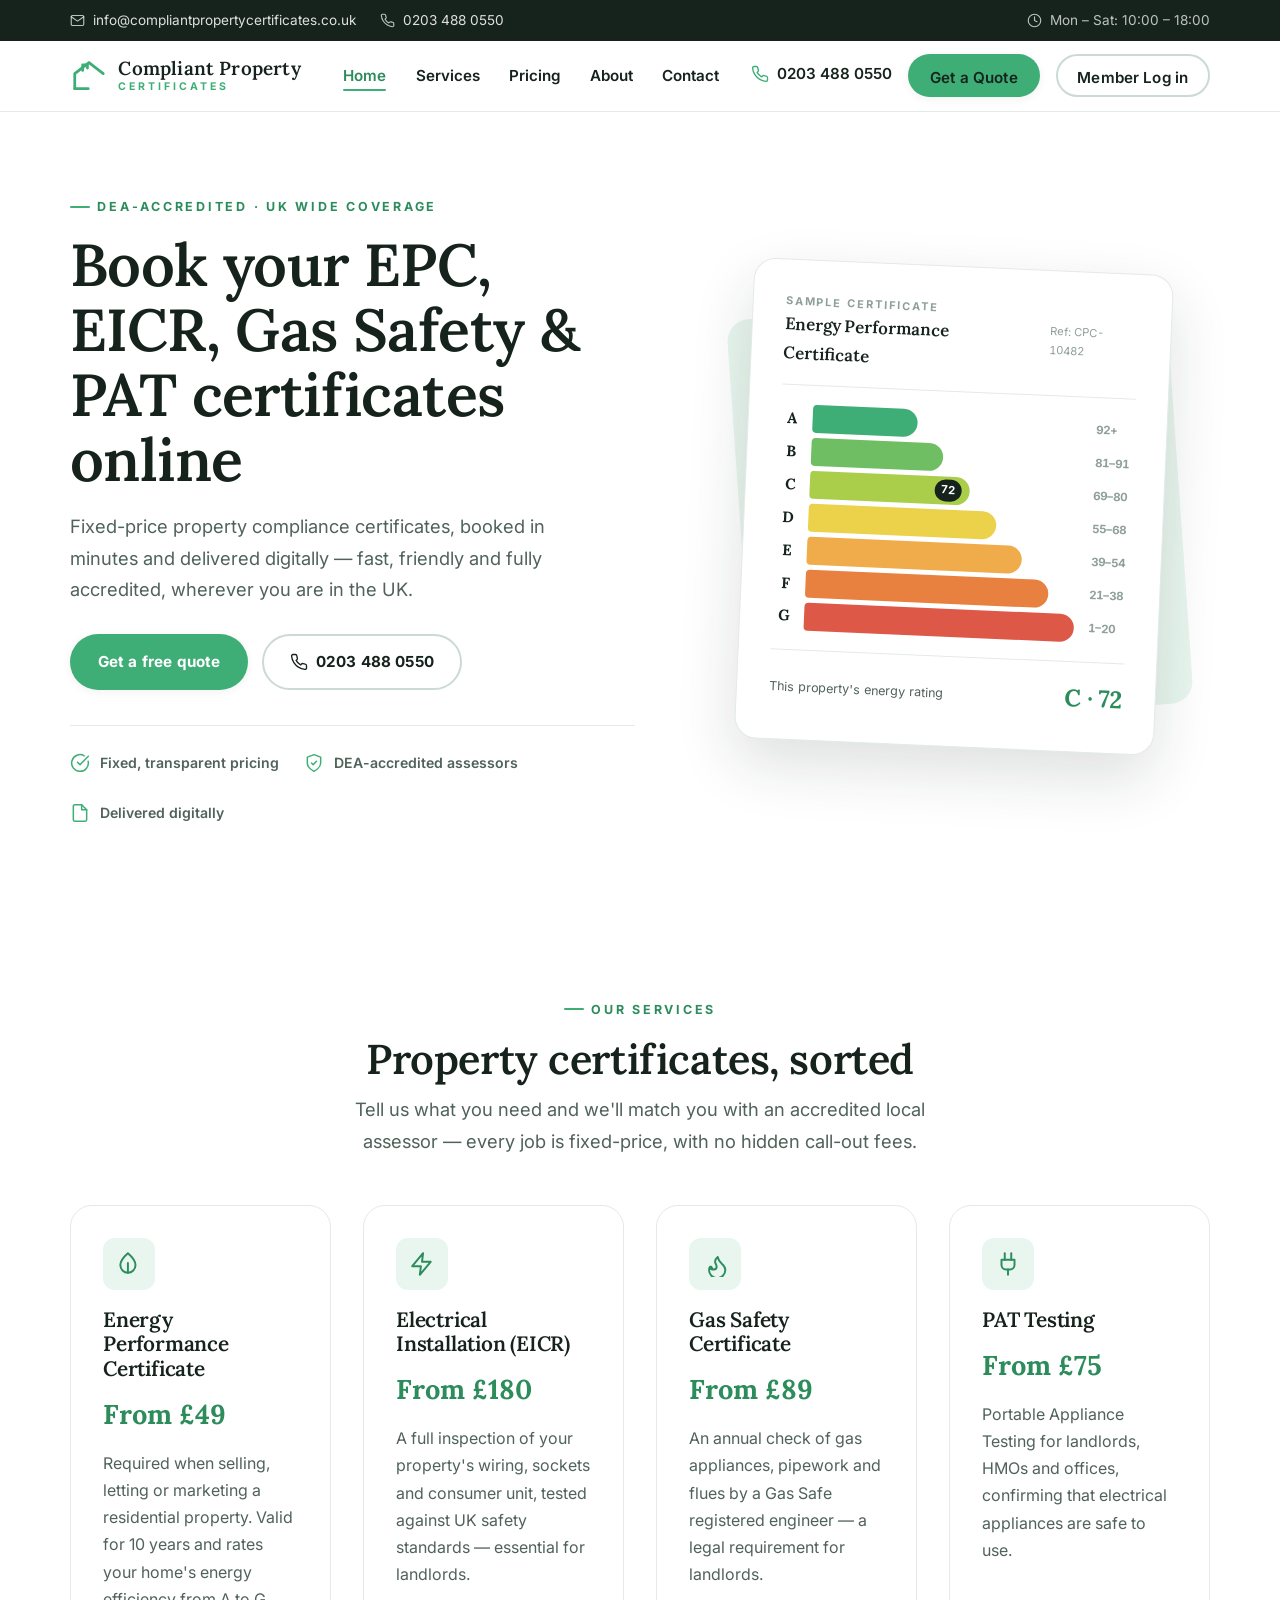
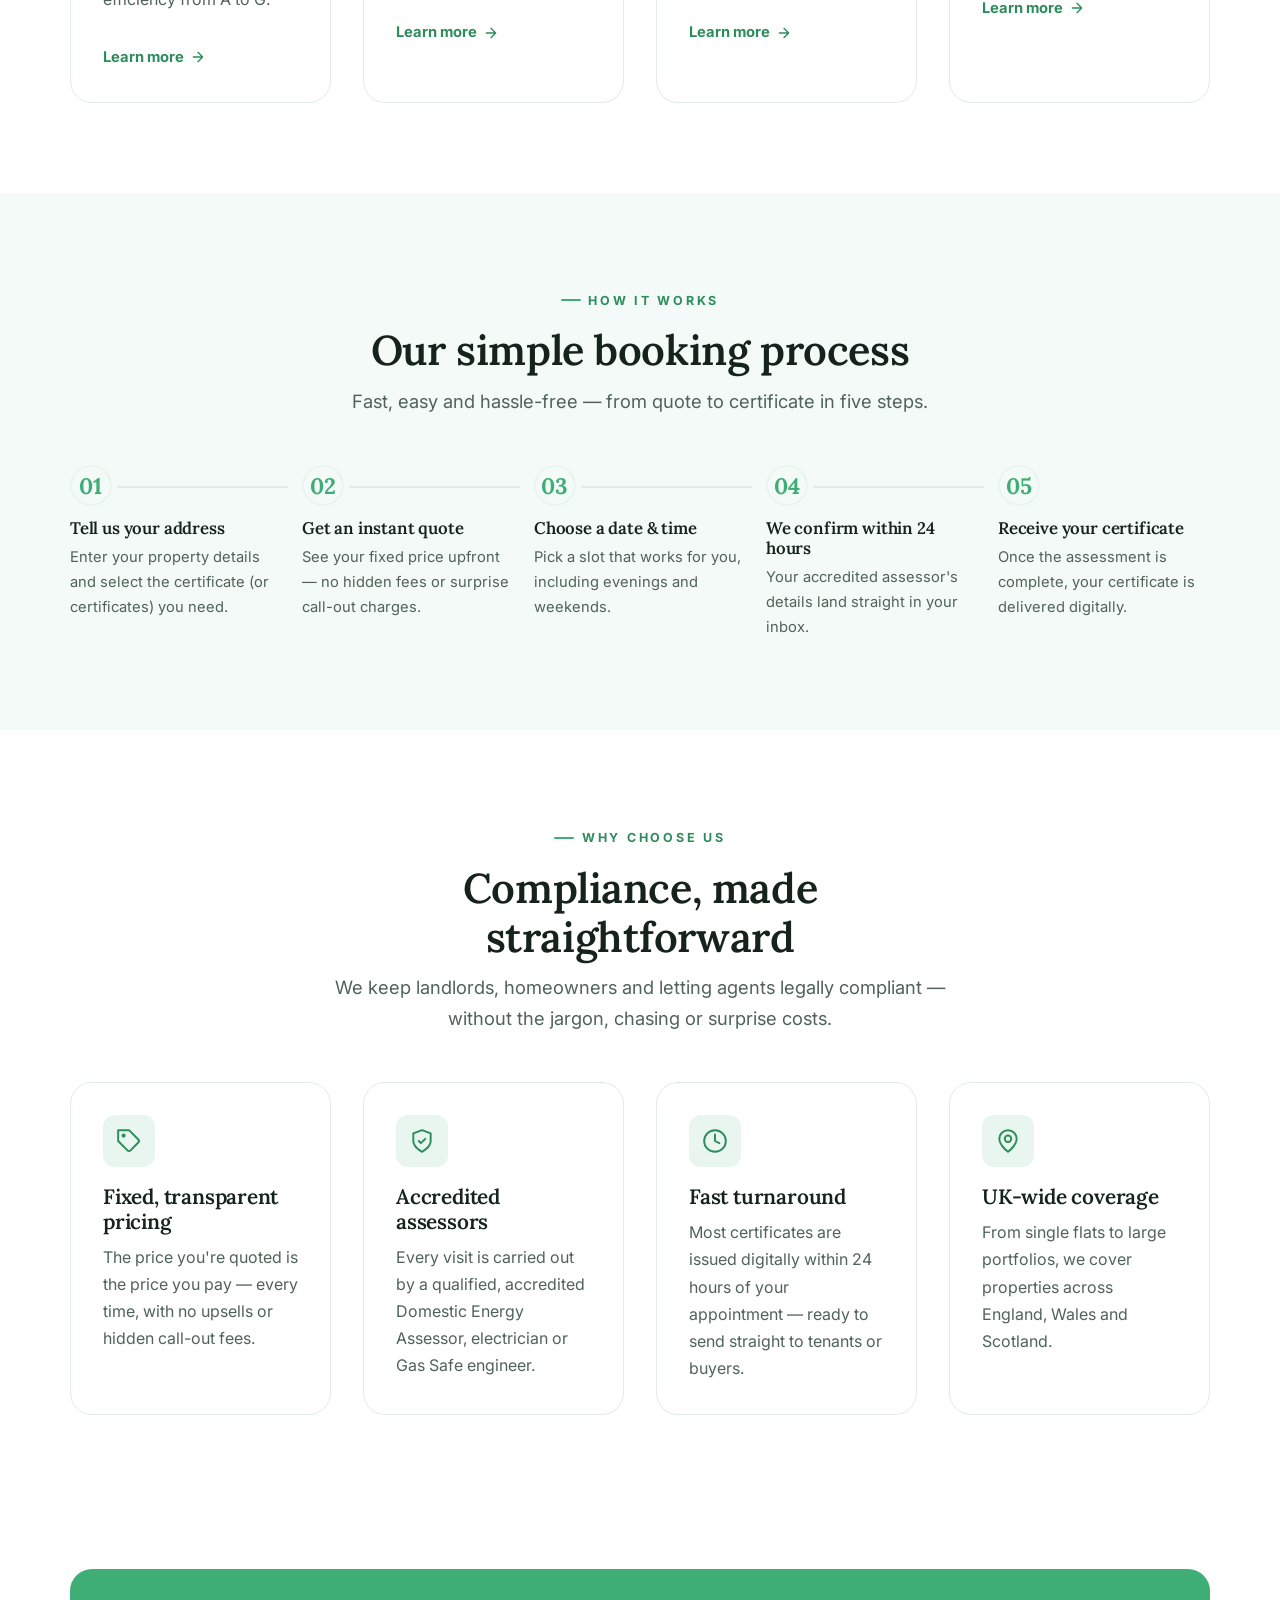
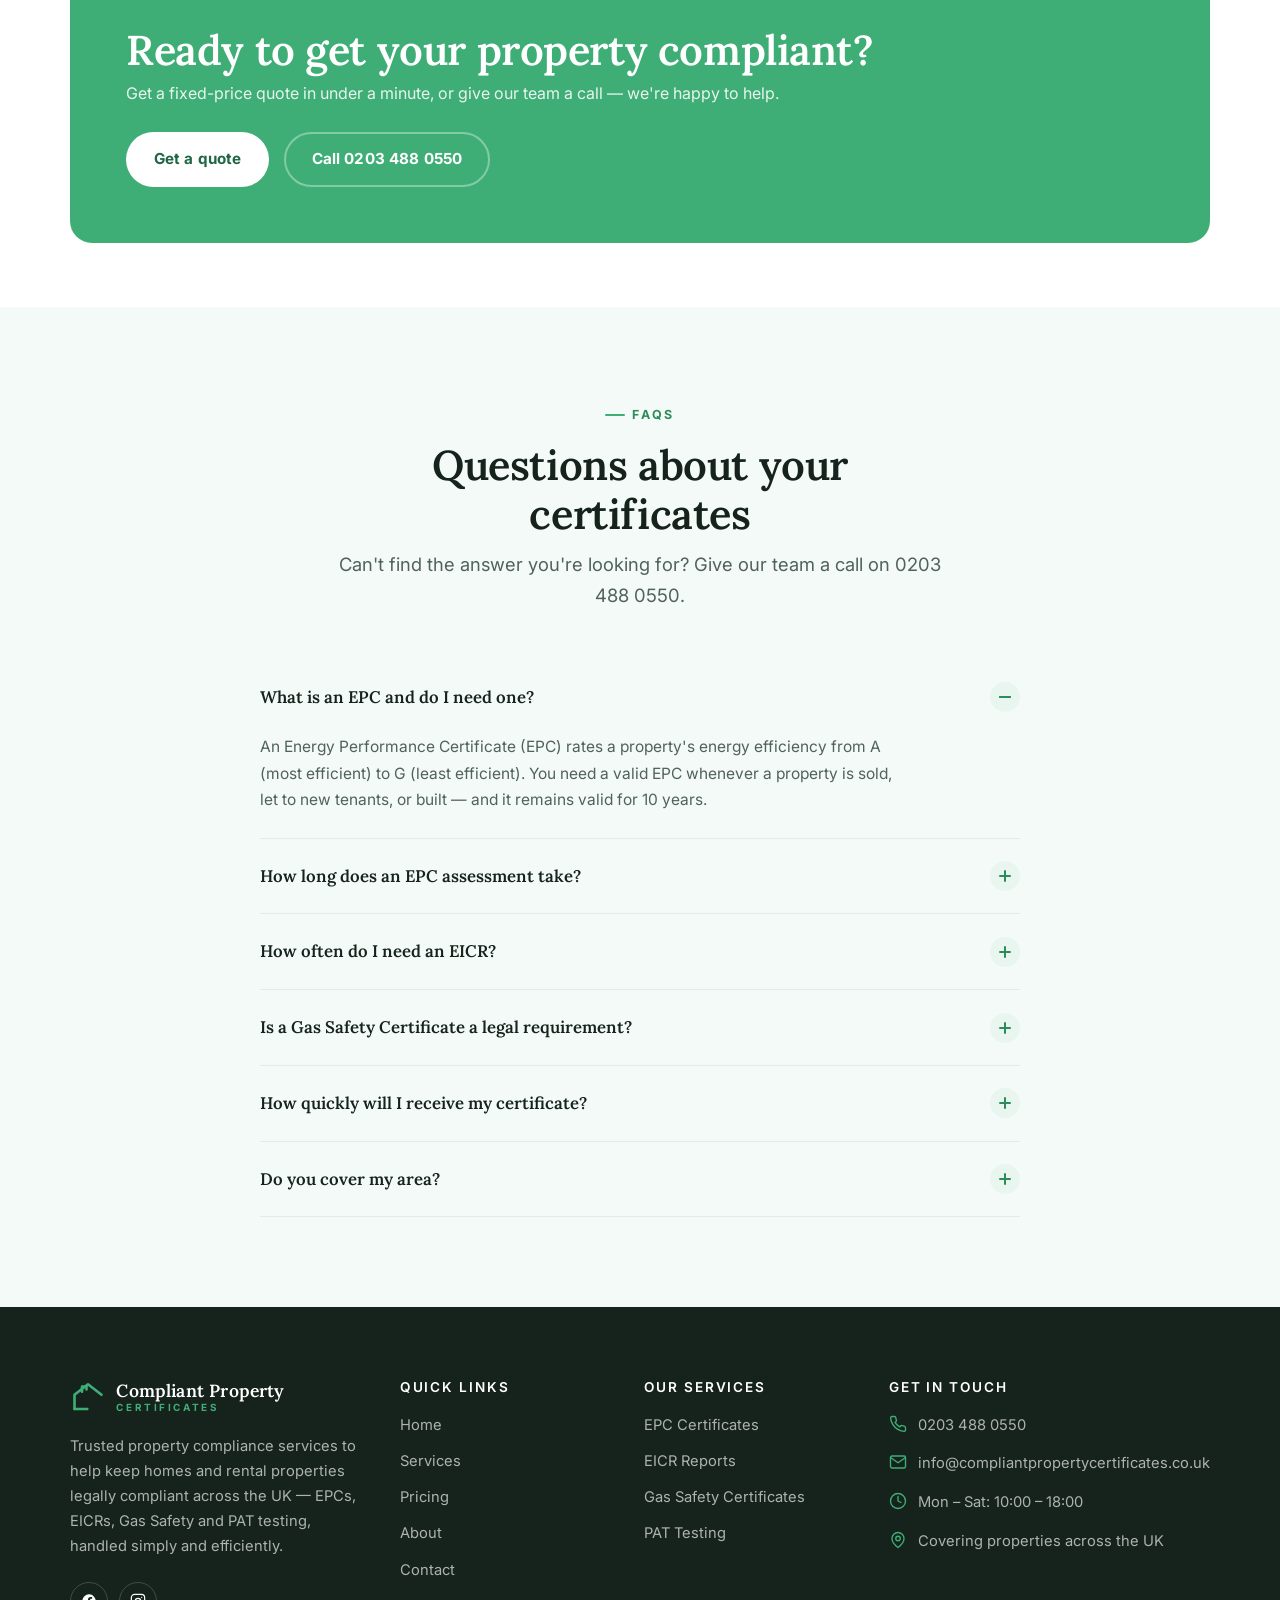
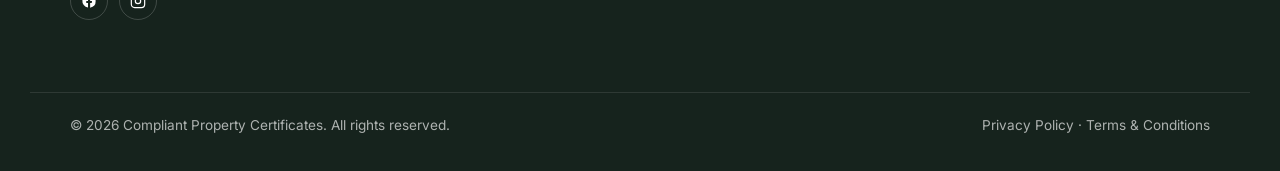
==== commit 15fb7437: "Add member/admin login (Supabase) and fix header overflow - Login page + 'Member Log in' button on a" ====
--- a/index.html
+++ b/index.html
@@ -65,6 +65,7 @@
             0203 488 0550
           </a>
           <a href="contact.html" class="btn btn-primary btn-sm">Get a Quote</a>
+          <a href="login.html" class="btn btn-outline btn-sm">Member Log in</a>
         </div>
       </nav>
 
--- a/css/style.css
+++ b/css/style.css
@@ -380,6 +380,7 @@
   font-weight: 700;
   color: var(--ink);
   font-size: 0.95rem;
+  white-space: nowrap;
 }
 .header-phone svg { width: 18px; height: 18px; color: var(--green); flex-shrink: 0; }
 
@@ -396,22 +397,28 @@
 .nav-toggle[aria-expanded="true"] .icon-menu { display: none; }
 .nav-toggle[aria-expanded="true"] .icon-close { display: block; }
 
-@media (max-width: 940px) {
-  .main-nav { 
-    position: fixed;
-    inset: 0;
-    top: 64px;
+@media (max-width: 1100px) {
+  .main-nav {
+    position: absolute;
+    top: 100%;
+    left: 0;
+    right: 0;
+    max-height: calc(100vh - 100%);
     background: var(--paper);
     flex-direction: column;
     align-items: flex-start;
     padding: 1.5rem clamp(1.25rem, 4vw, 2.5rem);
-    transform: translateY(-110%);
+    transform: translateY(-8px);
     opacity: 0;
-    transition: transform 0.25s ease, opacity 0.25s ease;
+    visibility: hidden;
+    pointer-events: none;
+    transition: transform 0.2s ease, opacity 0.2s ease, visibility 0.2s ease;
     border-top: 1px solid var(--border);
+    border-bottom: 1px solid var(--border);
+    box-shadow: 0 12px 24px rgba(22,35,29,0.08);
     overflow-y: auto;
   }
-  .main-nav.open { transform: translateY(0); opacity: 1; }
+  .main-nav.open { transform: translateY(0); opacity: 1; visibility: visible; pointer-events: auto; }
   .main-nav ul {
     flex-direction: column;
     align-items: flex-start;
@@ -723,6 +730,33 @@
   color: rgba(255,255,255,0.7);
 }
 
+/* ============ BOOKING EMBED ============ */
+.booking-embed {
+  border: 1px solid var(--border);
+  border-radius: var(--radius-lg);
+  background: var(--green-pale-2);
+  min-height: 320px;
+  display: flex;
+  align-items: center;
+  justify-content: center;
+  padding: clamp(2rem, 5vw, 3rem);
+}
+.booking-placeholder {
+  max-width: 440px;
+  text-align: center;
+  color: var(--ink-soft);
+}
+.booking-placeholder svg {
+  width: 40px;
+  height: 40px;
+  color: var(--green);
+  margin-bottom: 1rem;
+}
+.booking-placeholder h3 {
+  color: var(--ink);
+  margin-bottom: 0.5rem;
+}
+
 /* ============ CTA BAND ============ */
 .cta-band {
   background: var(--green);
@@ -881,13 +915,16 @@
 @media (min-width: 640px) {
   .form-grid.cols-2 { grid-template-columns: 1fr 1fr; }
 }
-.field { display: flex; flex-direction: column; gap: 0.4rem; }
+.field { display: flex; flex-direction: column; gap: 0.4rem; min-width: 0; }
 .field label { font-weight: 700; font-size: 0.88rem; color: var(--ink); }
 .field input,
 .field select,
 .field textarea {
+  width: 100%;
+  min-width: 0;
+  box-sizing: border-box;
   font-family: var(--font-body);
-  font-size: 0.97rem;
+  font-size: 1rem;
   padding: 0.8em 1em;
   border: 1.5px solid var(--border-strong);
   border-radius: var(--radius-sm);
@@ -1129,7 +1166,9 @@
 .contact-info-card h3 { color: #fff; margin-bottom: 1.4rem; }
 .contact-info-card .contact-line { margin-bottom: 1.3rem; }
 .contact-info-card .contact-line a,
-.contact-info-card .contact-line span { color: rgba(255,255,255,0.82); }
+.contact-info-card .contact-line span { color: rgba(255,255,255,0.82); overflow-wrap: anywhere; }
+.contact-info-card .contact-line { display: flex; gap: 0.85rem; }
+.contact-info-card .contact-line > div { min-width: 0; }
 .contact-info-card hr { border-color: rgba(255,255,255,0.12); margin: 1.5rem 0; }
 
 .map-frame {
@@ -1151,3 +1190,59 @@
   display: none;
 }
 .form-note.show { display: block; }
+.form-note.error { background: #fdecea; color: #b3261e; }
+
+/* ============ AUTH / DASHBOARD ============ */
+.auth-section { padding-block: clamp(2.5rem, 6vw, 5rem); }
+.auth-card {
+  max-width: 440px;
+  margin: 0 auto;
+  background: var(--paper);
+  border: 1px solid var(--border);
+  border-radius: var(--radius-lg);
+  padding: clamp(1.75rem, 4vw, 2.5rem);
+  box-shadow: 0 10px 30px rgba(22,35,29,0.05);
+}
+.auth-card h1 { font-size: clamp(1.6rem, 4vw, 2rem); margin-bottom: 0.3rem; }
+.auth-sub { color: var(--ink-soft); margin-bottom: 1.6rem; }
+.auth-card .field { margin-bottom: 1.1rem; }
+.auth-help {
+  margin-top: 1.4rem;
+  padding-top: 1.2rem;
+  border-top: 1px solid var(--border);
+  font-size: 0.9rem;
+  color: var(--ink-soft);
+  text-align: center;
+}
+
+.app-header {
+  position: sticky;
+  top: 0;
+  z-index: 100;
+  background: var(--paper);
+  border-bottom: 1px solid var(--border);
+}
+.app-header .container {
+  display: flex;
+  align-items: center;
+  justify-content: space-between;
+  gap: 1rem;
+  padding-block: 0.85rem;
+}
+.app-user { display: flex; align-items: center; gap: 1rem; }
+.app-who { font-size: 0.9rem; color: var(--ink-soft); }
+.role-badge {
+  display: inline-block;
+  margin-left: 0.35rem;
+  background: var(--green-pale);
+  color: var(--green-darker);
+  font-size: 0.72rem;
+  font-weight: 700;
+  text-transform: uppercase;
+  letter-spacing: 0.04em;
+  padding: 0.15rem 0.5rem;
+  border-radius: 999px;
+}
+@media (max-width: 560px) {
+  .app-who { display: none; }
+}
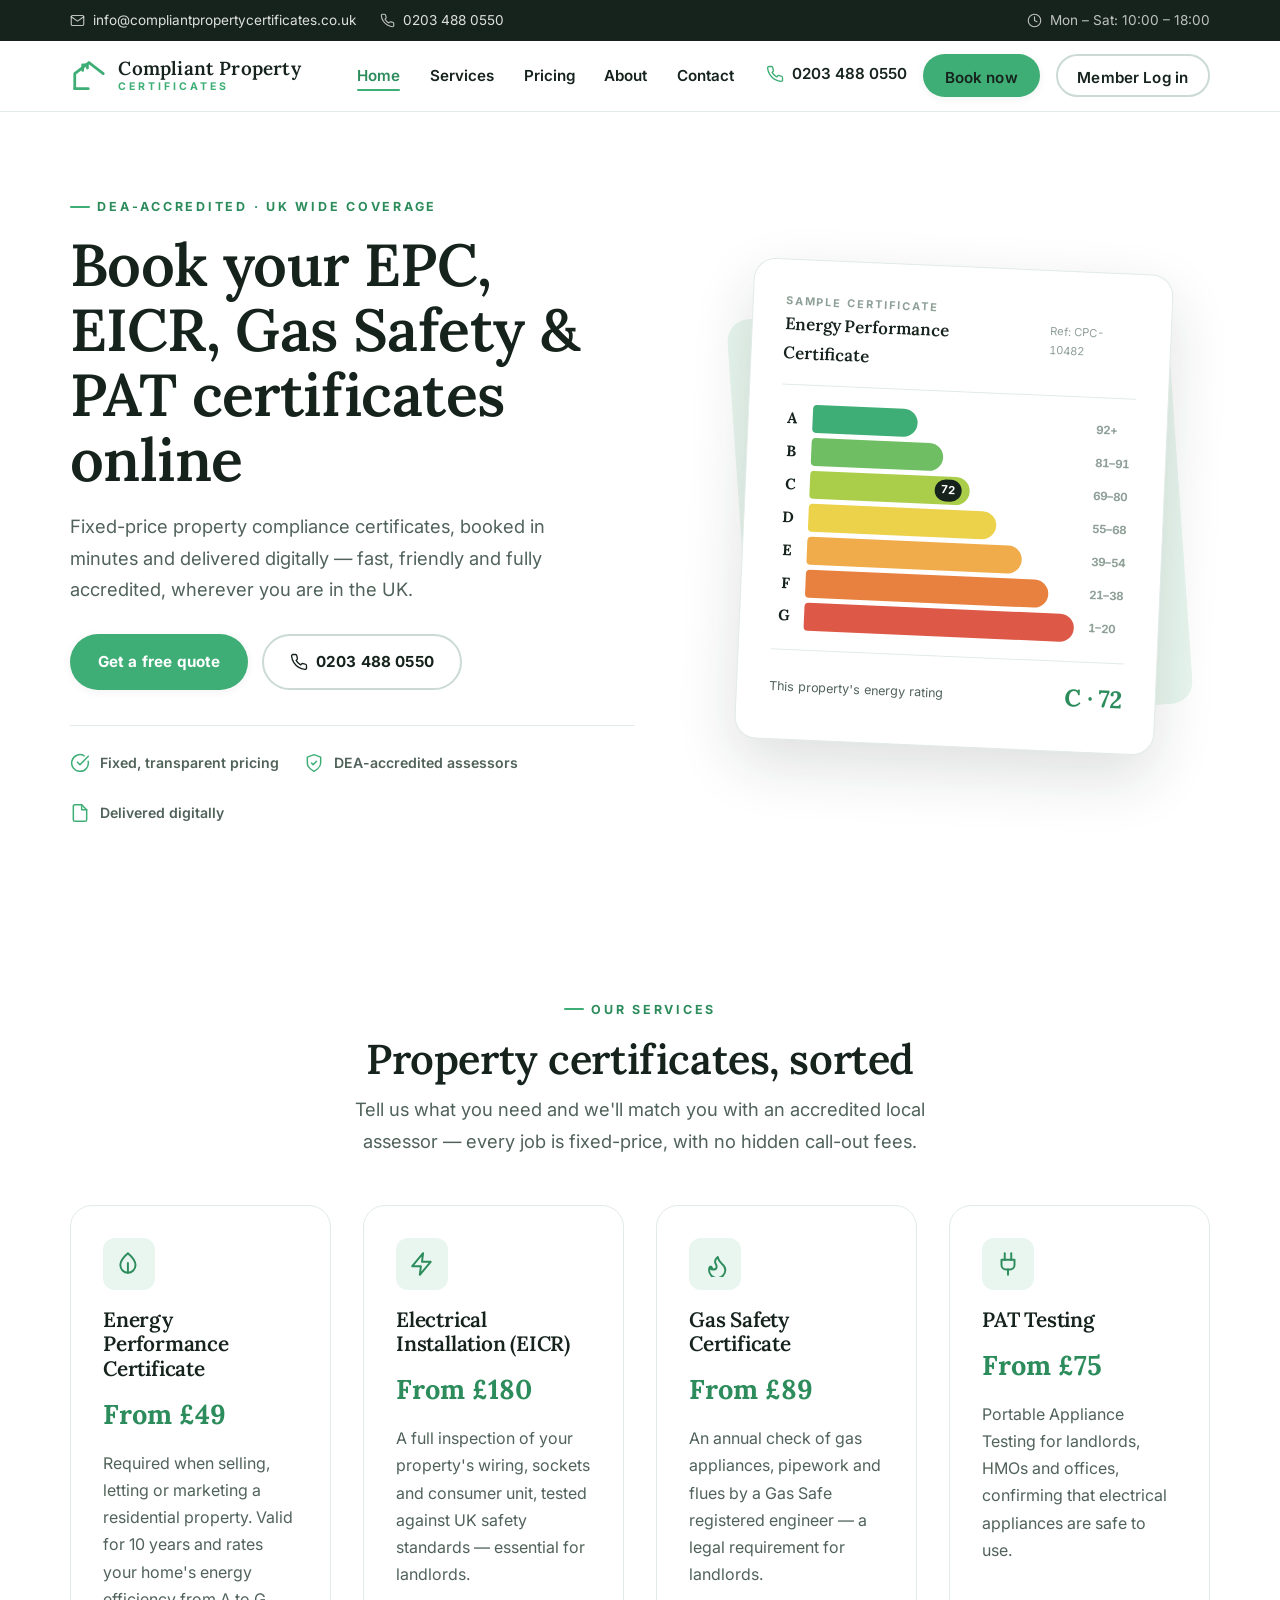
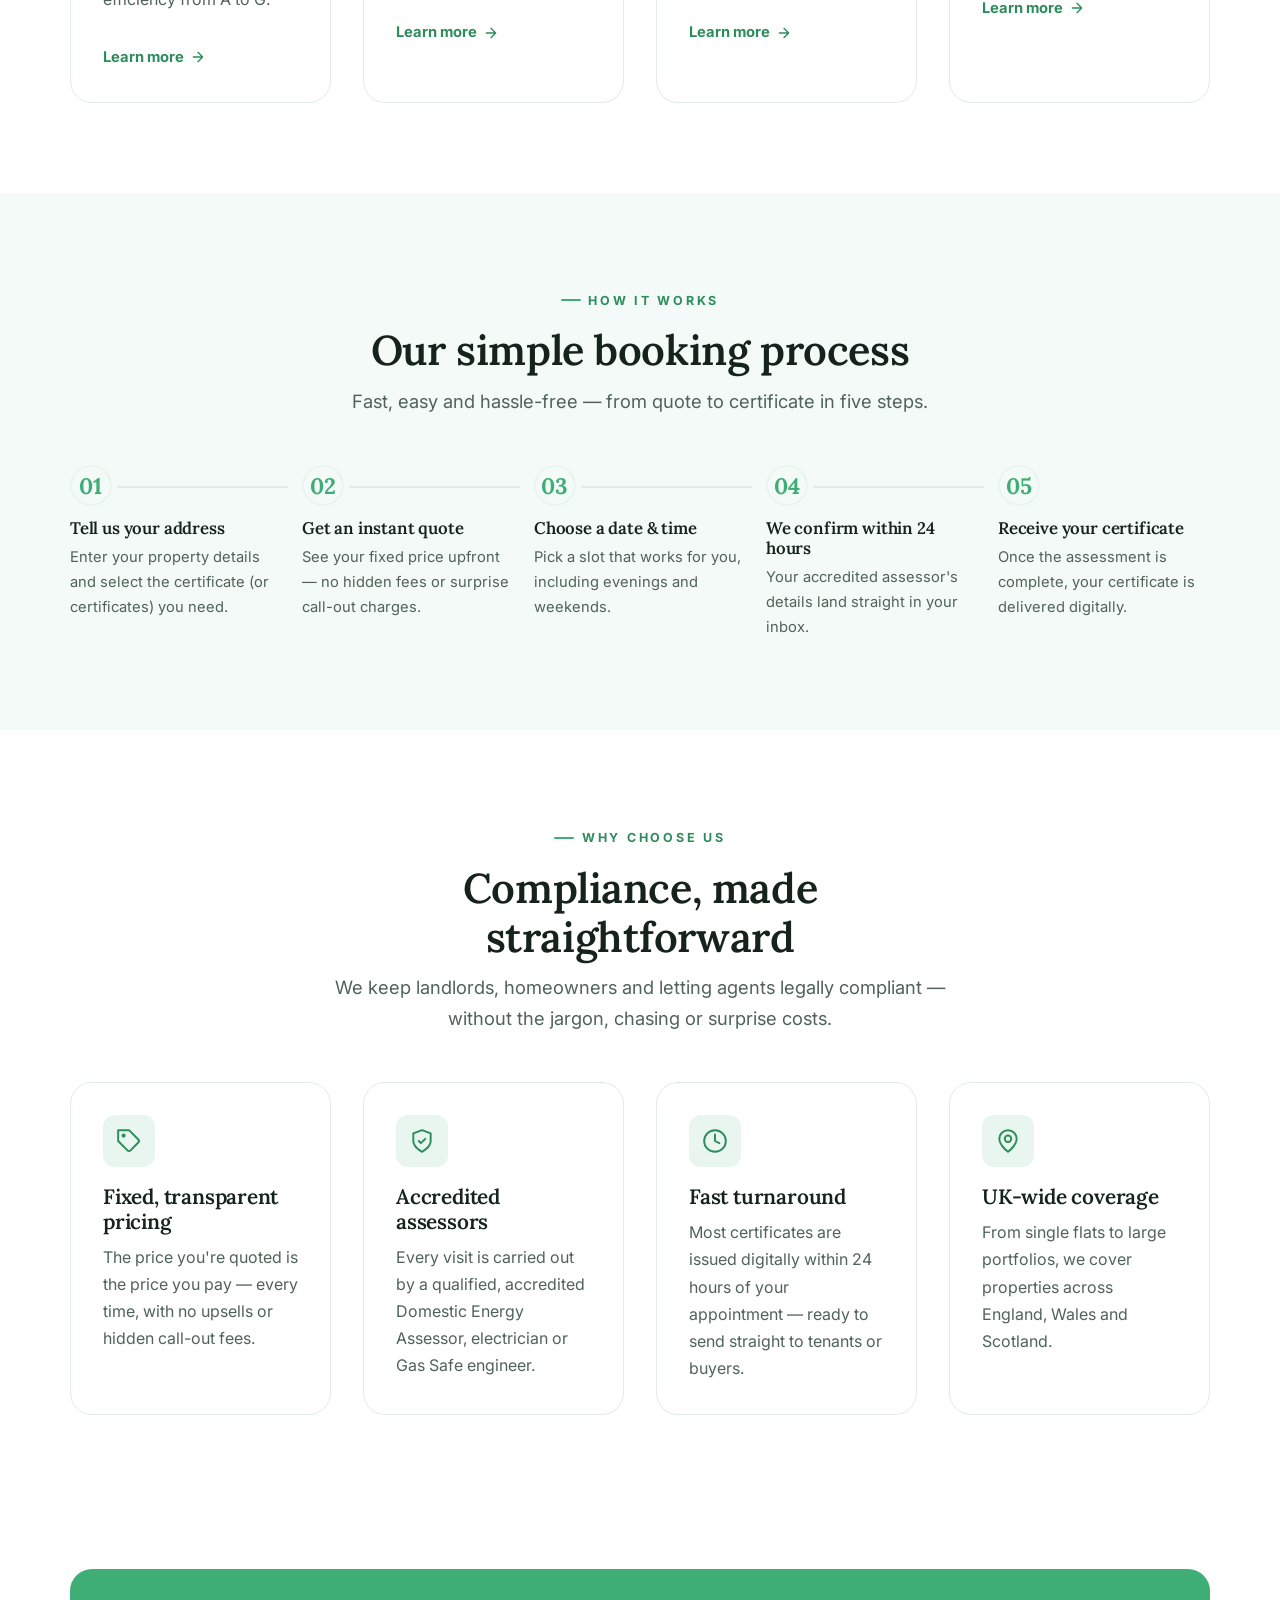
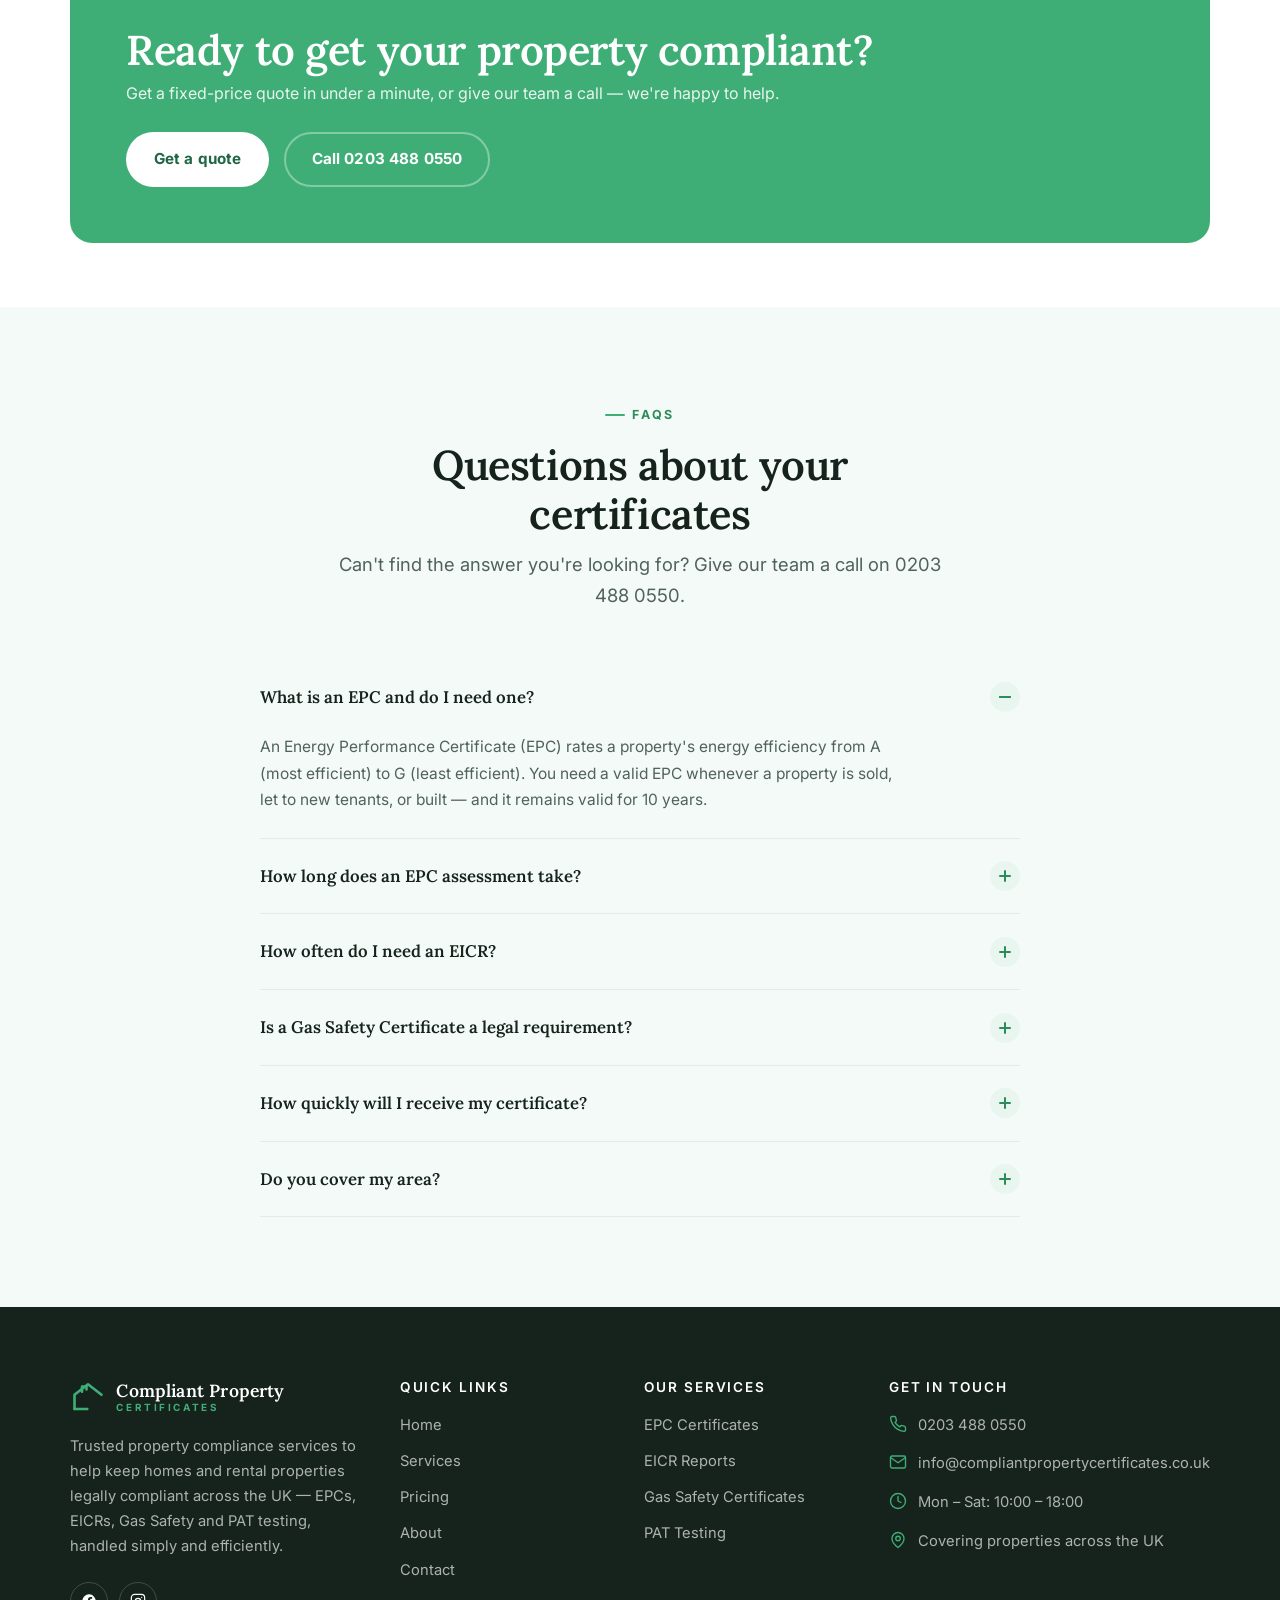
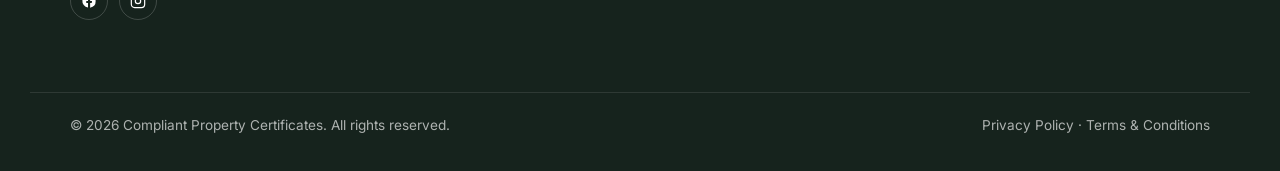
==== commit 82711f2f: "Booking UX: 'Book now' header button, booking section first, block past dates - Header CTA renamed '" ====
--- a/index.html
+++ b/index.html
@@ -64,7 +64,7 @@
             <svg viewBox="0 0 24 24" fill="none" stroke="currentColor" stroke-width="1.8" stroke-linecap="round" stroke-linejoin="round" aria-hidden="true"><path d="M22 16.92v3a2 2 0 0 1-2.18 2 19.79 19.79 0 0 1-8.63-3.07 19.5 19.5 0 0 1-6-6 19.79 19.79 0 0 1-3.07-8.67A2 2 0 0 1 4.11 2h3a2 2 0 0 1 2 1.72c.127.96.361 1.903.7 2.81a2 2 0 0 1-.45 2.11L8.09 9.91a16 16 0 0 0 6 6l1.27-1.27a2 2 0 0 1 2.11-.45c.907.339 1.85.573 2.81.7A2 2 0 0 1 22 16.92Z"/></svg>
             0203 488 0550
           </a>
-          <a href="contact.html" class="btn btn-primary btn-sm">Get a Quote</a>
+          <a href="contact.html#book" class="btn btn-primary btn-sm">Book now</a>
           <a href="login.html" class="btn btn-outline btn-sm">Member Log in</a>
         </div>
       </nav>
@@ -420,7 +420,7 @@
 
     <div class="container footer-bottom">
       <p>© <span class="current-year"></span> Compliant Property Certificates. All rights reserved.</p>
-      <p><a href="#">Privacy Policy</a> · <a href="#">Terms &amp; Conditions</a></p>
+      <p><a href="privacy.html">Privacy Policy</a> · <a href="terms.html">Terms &amp; Conditions</a></p>
     </div>
   </footer>
 
--- a/css/style.css
+++ b/css/style.css
@@ -1246,3 +1246,292 @@
 @media (max-width: 560px) {
   .app-who { display: none; }
 }
+
+/* ============ DASHBOARD ============ */
+.dash-head {
+  display: flex;
+  align-items: flex-start;
+  justify-content: space-between;
+  gap: 1rem;
+  flex-wrap: wrap;
+  margin-bottom: 1.75rem;
+}
+.dash-head h1 { margin-bottom: 0.3rem; }
+.dash-head .lede { margin-bottom: 0; }
+.dash-actions { display: flex; gap: 0.6rem; flex-wrap: wrap; }
+
+.member-row {
+  display: flex;
+  align-items: center;
+  justify-content: space-between;
+  gap: 0.75rem;
+  padding: 0.75rem 0;
+  border-top: 1px solid var(--border);
+}
+.member-row:first-of-type { border-top: 0; }
+.member-name { font-weight: 600; color: var(--ink); }
+.member-user { font-size: 0.82rem; color: var(--ink-soft); }
+
+.dash-grid { display: grid; gap: 1.75rem; }
+@media (min-width: 900px) {
+  .dash-grid { grid-template-columns: 1.4fr 1fr; align-items: start; }
+}
+
+/* Calendar */
+.calendar-wrap {
+  border: 1px solid var(--border);
+  border-radius: var(--radius-lg);
+  background: var(--paper);
+  padding: clamp(1rem, 3vw, 1.5rem);
+}
+.calendar-head {
+  display: flex;
+  align-items: center;
+  justify-content: space-between;
+  gap: 0.75rem;
+  margin-bottom: 1rem;
+}
+.calendar-head h2 { margin: 0; font-size: 1.15rem; }
+.cal-nav {
+  width: 36px;
+  height: 36px;
+  border: 1px solid var(--border);
+  border-radius: var(--radius-sm);
+  background: var(--paper);
+  color: var(--ink);
+  font-size: 1.2rem;
+  line-height: 1;
+  cursor: pointer;
+  display: inline-flex;
+  align-items: center;
+  justify-content: center;
+}
+.cal-nav:hover { background: var(--green-pale-2); border-color: var(--green); }
+.calendar-dow,
+.calendar-grid {
+  display: grid;
+  grid-template-columns: repeat(7, 1fr);
+  gap: 4px;
+}
+.calendar-dow {
+  margin-bottom: 4px;
+}
+.calendar-dow span {
+  text-align: center;
+  font-size: 0.7rem;
+  font-weight: 700;
+  text-transform: uppercase;
+  letter-spacing: 0.04em;
+  color: var(--ink-soft);
+  padding-bottom: 0.25rem;
+}
+.cal-day {
+  aspect-ratio: 1 / 1;
+  border: 1px solid var(--border);
+  border-radius: var(--radius-sm);
+  padding: 0.3rem;
+  display: flex;
+  flex-direction: column;
+  gap: 0.2rem;
+  cursor: pointer;
+  background: var(--paper);
+  overflow: hidden;
+}
+.cal-day:hover { border-color: var(--green); background: var(--green-pale-2); }
+.cal-day.other-month { background: var(--green-pale-2); opacity: 0.5; cursor: default; }
+.cal-day.other-month:hover { border-color: var(--border); }
+.cal-day.today { border-color: var(--green); box-shadow: inset 0 0 0 1px var(--green); }
+.cal-day.selected { background: var(--green-pale); border-color: var(--green-dark); }
+.cal-daynum { font-size: 0.8rem; font-weight: 600; color: var(--ink); }
+.cal-dots { display: flex; flex-wrap: wrap; gap: 3px; margin-top: auto; }
+.cal-dot { width: 7px; height: 7px; border-radius: 50%; background: var(--green); }
+
+/* Job list */
+.job-panel {
+  border: 1px solid var(--border);
+  border-radius: var(--radius-lg);
+  background: var(--paper);
+  padding: clamp(1rem, 3vw, 1.5rem);
+}
+.job-panel-head {
+  display: flex;
+  align-items: center;
+  justify-content: space-between;
+  gap: 0.75rem;
+  margin-bottom: 1rem;
+}
+.job-panel-head h2 { margin: 0; font-size: 1.15rem; margin-right: auto; }
+.list-toggle {
+  display: inline-flex;
+  border: 1px solid var(--border);
+  border-radius: 999px;
+  overflow: hidden;
+}
+.list-toggle button {
+  border: 0;
+  background: var(--paper);
+  color: var(--ink-soft);
+  font-family: var(--font-body);
+  font-weight: 600;
+  font-size: 0.8rem;
+  padding: 0.35rem 0.85rem;
+  cursor: pointer;
+}
+.list-toggle button.active { background: var(--green); color: #fff; }
+.job-row {
+  display: flex;
+  align-items: flex-start;
+  gap: 0.85rem;
+  padding: 0.85rem 0;
+  border-top: 1px solid var(--border);
+}
+.job-row:first-of-type { border-top: 0; }
+.job-when {
+  flex-shrink: 0;
+  text-align: center;
+  min-width: 48px;
+}
+.job-when .d { font-size: 1.3rem; font-weight: 700; line-height: 1; color: var(--ink); font-family: var(--font-display); }
+.job-when .m { font-size: 0.7rem; text-transform: uppercase; letter-spacing: 0.04em; color: var(--ink-soft); }
+.job-when .t { font-size: 0.72rem; color: var(--green-dark); font-weight: 600; margin-top: 0.15rem; }
+.job-main { flex: 1; min-width: 0; }
+.job-where { font-weight: 600; color: var(--ink); overflow-wrap: anywhere; }
+.job-meta { font-size: 0.85rem; color: var(--ink-soft); margin-top: 0.15rem; }
+.job-who { font-size: 0.78rem; color: var(--ink-soft); margin-top: 0.2rem; }
+.job-del {
+  flex-shrink: 0;
+  background: none;
+  border: 0;
+  color: var(--ink-soft);
+  cursor: pointer;
+  padding: 0.25rem;
+  border-radius: var(--radius-sm);
+  line-height: 0;
+}
+.job-del:hover { color: #b3261e; background: #fdecea; }
+.job-empty { color: var(--ink-soft); padding: 0.5rem 0; }
+
+/* Service badges / colour coding (warm, on-brand — no blue) */
+.svc {
+  display: inline-block;
+  font-size: 0.72rem;
+  font-weight: 700;
+  padding: 0.12rem 0.5rem;
+  border-radius: 999px;
+  margin-right: 0.4rem;
+}
+.svc-epc  { background: var(--green-pale); color: var(--green-darker); }
+.svc-eicr { background: #fbf0d9; color: #8a5a00; }
+.svc-gas  { background: #f7e6df; color: #8f3c20; }
+.svc-pat  { background: #e7ecea; color: #44544c; }
+.dot-epc  { background: var(--green); }
+.dot-eicr { background: #d99000; }
+.dot-gas  { background: #c2603f; }
+.dot-pat  { background: #5a6b63; }
+
+/* Modal */
+.modal-overlay {
+  position: fixed;
+  inset: 0;
+  z-index: 200;
+  background: rgba(22,35,29,0.45);
+  display: flex;
+  align-items: flex-start;
+  justify-content: center;
+  padding: clamp(1rem, 5vh, 3rem) 1rem;
+  overflow-y: auto;
+}
+.modal-overlay[hidden] { display: none; }
+.modal-card {
+  position: relative;
+  width: 100%;
+  max-width: 480px;
+  background: var(--paper);
+  border-radius: var(--radius-lg);
+  padding: clamp(1.5rem, 4vw, 2rem);
+  box-shadow: 0 20px 50px rgba(22,35,29,0.25);
+}
+.modal-card h2 { margin-bottom: 1.2rem; }
+.modal-close {
+  position: absolute;
+  top: 0.9rem;
+  right: 0.9rem;
+  background: none;
+  border: 0;
+  font-size: 1.2rem;
+  line-height: 1;
+  color: var(--ink-soft);
+  cursor: pointer;
+  padding: 0.3rem;
+}
+.modal-close:hover { color: var(--ink); }
+.modal-card .field { margin-bottom: 1.1rem; }
+.postcode-row { display: flex; gap: 0.5rem; }
+.postcode-row input { flex: 1; }
+.postcode-row .btn { flex-shrink: 0; }
+.postcode-note { font-size: 0.82rem; margin-top: 0.35rem; min-height: 1em; }
+.postcode-note.ok { color: var(--green-dark); }
+.postcode-note.err { color: #b3261e; }
+
+/* ============ ONLINE BOOKING WIDGET ============ */
+.booking-card {
+  border: 1px solid var(--border);
+  border-radius: var(--radius-lg);
+  background: var(--paper);
+  padding: clamp(1.5rem, 4vw, 2.25rem);
+  box-shadow: 0 10px 30px rgba(22,35,29,0.05);
+}
+#booking-check .btn { margin-top: 0.25rem; }
+.booking-msg { display: none; font-size: 0.92rem; margin-top: 1rem; padding: 0.85rem 1.1rem; border-radius: var(--radius-sm); }
+.booking-msg.show { display: block; }
+.booking-msg.err { background: #fdecea; color: #b3261e; }
+.booking-price {
+  background: var(--green-pale);
+  color: var(--green-darker);
+  border-radius: var(--radius-sm);
+  padding: 0.9rem 1.1rem;
+  font-size: 1.05rem;
+  margin: 1.5rem 0;
+}
+.booking-price strong { font-size: 1.25rem; }
+#booking-details { margin-top: 0.5rem; border-top: 1px solid var(--border); padding-top: 1.5rem; }
+.booking-secure {
+  display: flex;
+  align-items: center;
+  gap: 0.5rem;
+  font-size: 0.82rem;
+  color: var(--ink-soft);
+  margin-top: 1rem;
+}
+.booking-secure svg { color: var(--green); flex-shrink: 0; }
+
+/* Booking confirmation (success page) */
+.success-tick {
+  width: 56px; height: 56px;
+  border-radius: 50%;
+  background: var(--green-pale);
+  color: var(--green-dark);
+  display: flex; align-items: center; justify-content: center;
+  margin-bottom: 1.2rem;
+}
+.success-tick svg { width: 30px; height: 30px; }
+.booking-summary { list-style: none; margin: 1.5rem 0; padding: 0; border-top: 1px solid var(--border); }
+.booking-summary li {
+  display: flex; justify-content: space-between; gap: 1rem;
+  padding: 0.7rem 0; border-bottom: 1px solid var(--border);
+}
+.booking-summary span { color: var(--ink-soft); }
+.booking-summary strong { color: var(--ink); text-align: right; }
+
+/* ============ LEGAL PAGES ============ */
+.legal { padding-block: clamp(2.5rem, 5vw, 4rem); }
+.legal .updated { color: var(--ink-soft); font-size: 0.9rem; margin-bottom: 2rem; }
+.legal h2 { margin-top: 2.5rem; margin-bottom: 0.75rem; font-size: 1.4rem; }
+.legal h2:first-of-type { margin-top: 0; }
+.legal h3 { margin-top: 1.5rem; margin-bottom: 0.5rem; font-size: 1.1rem; }
+.legal p, .legal li { color: var(--ink-soft); line-height: 1.75; }
+.legal p { margin-bottom: 1rem; }
+.legal ul { margin: 0 0 1rem; padding-left: 1.25rem; }
+.legal li { margin-bottom: 0.5rem; }
+.legal strong { color: var(--ink); }
+.legal a { color: var(--green-dark); text-decoration: underline; }
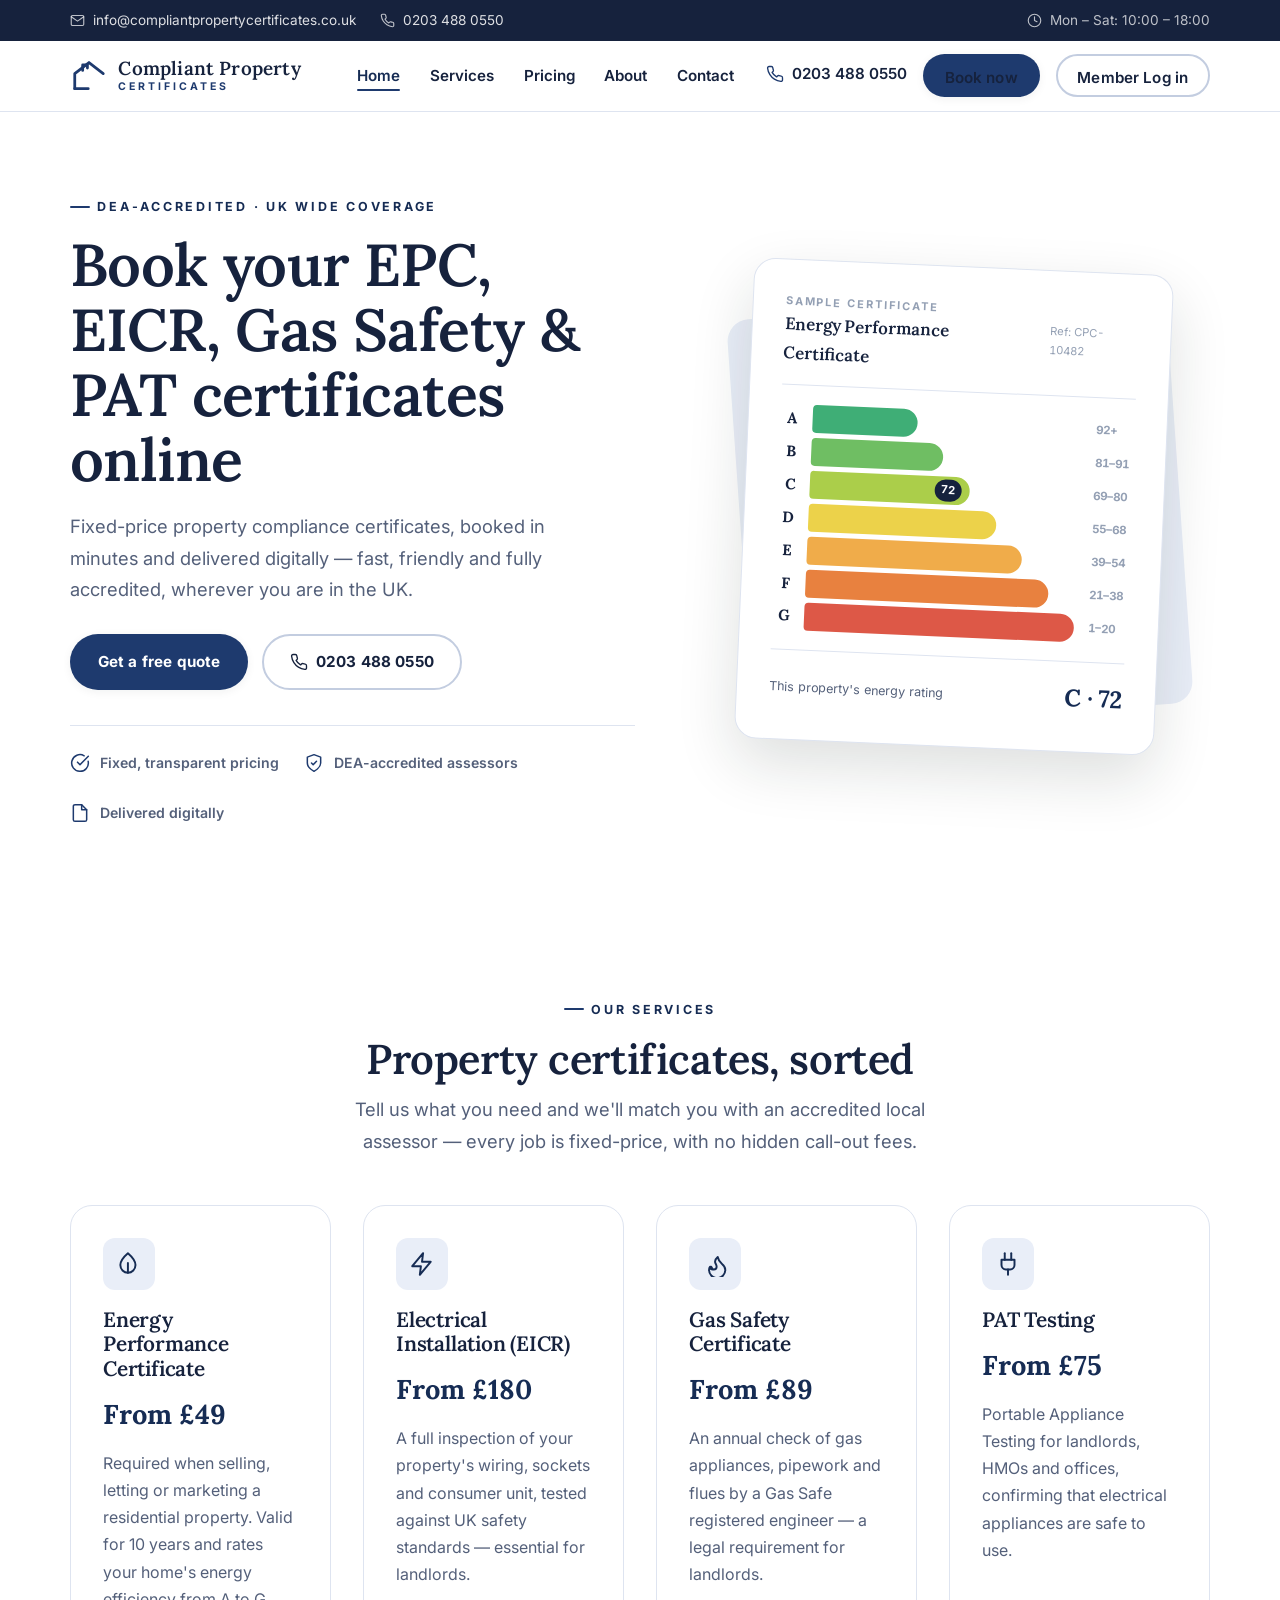
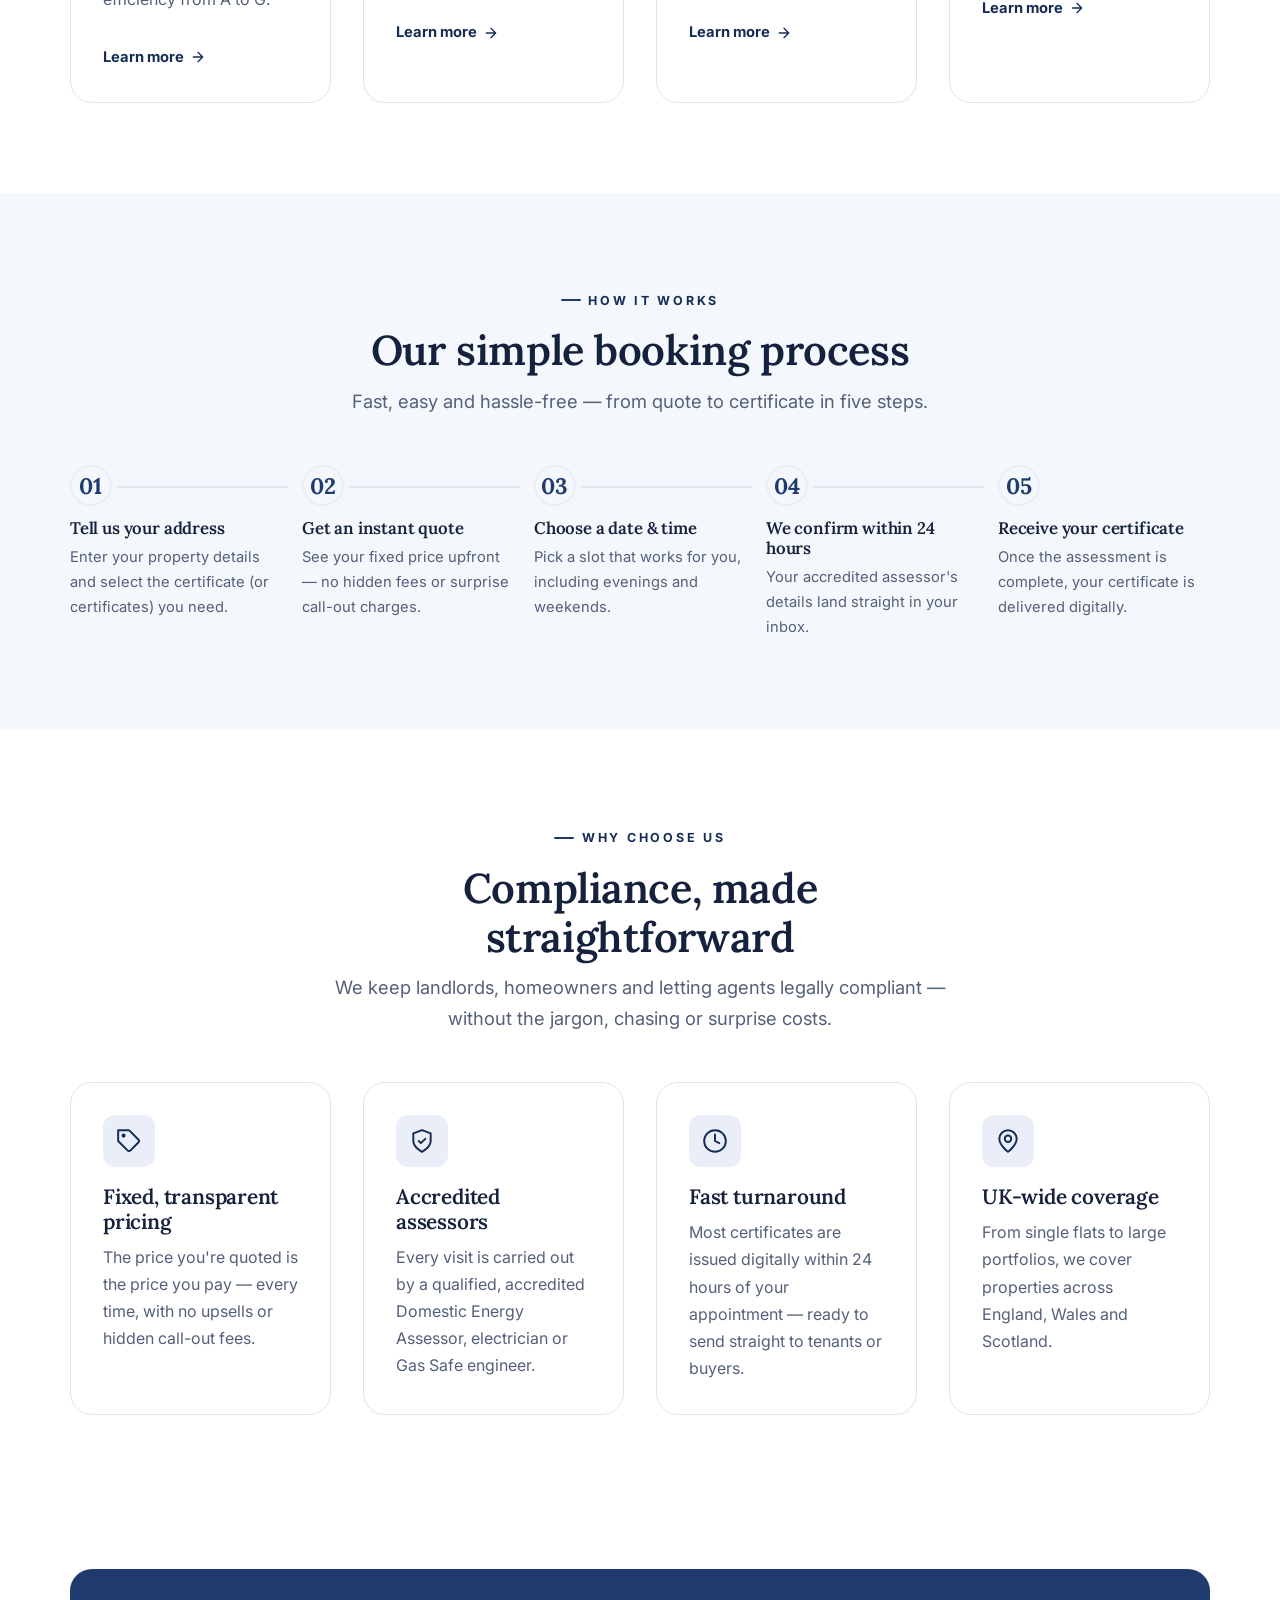
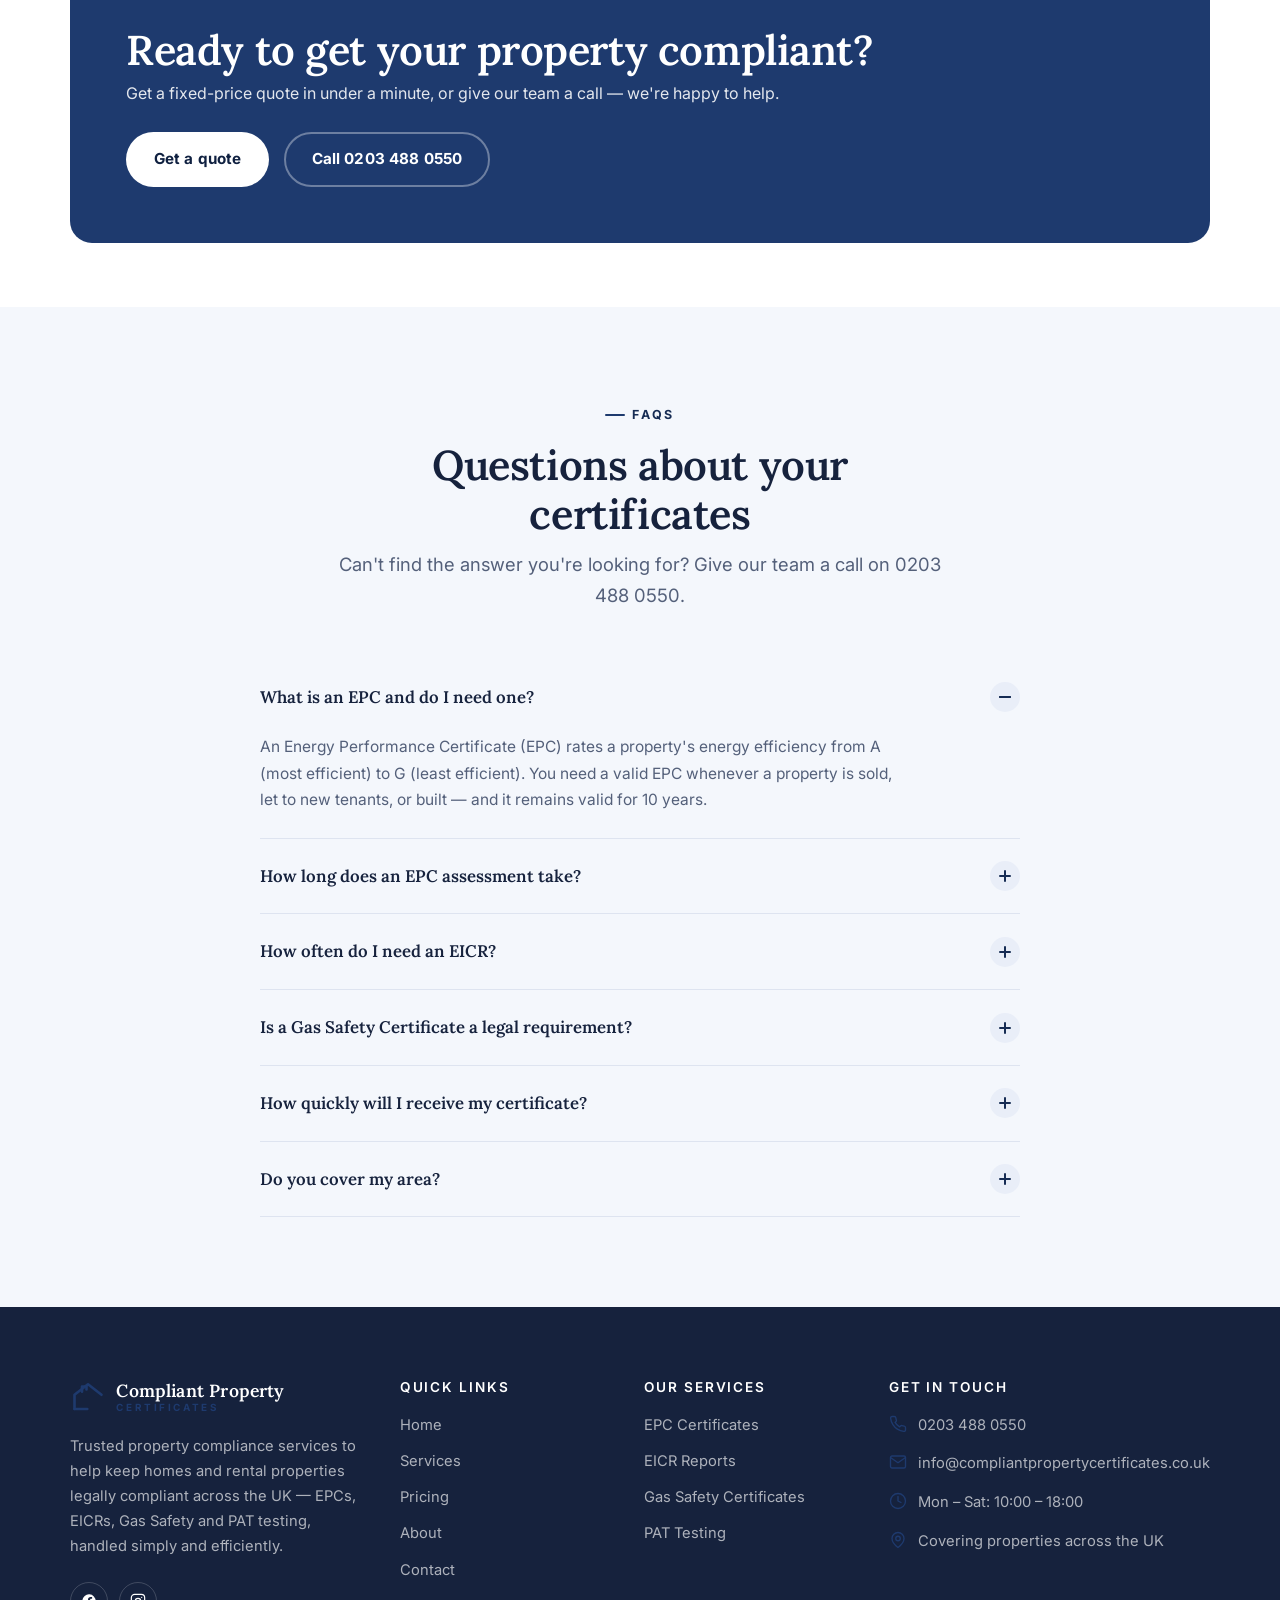
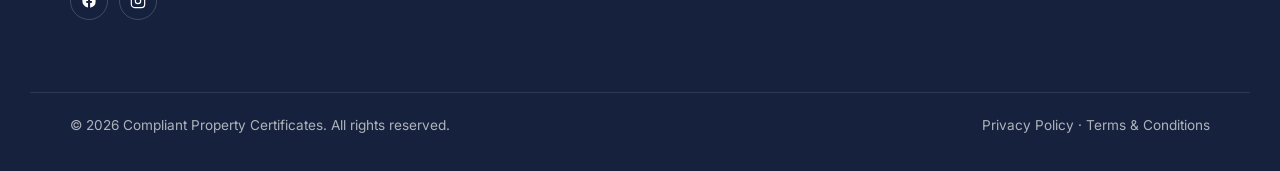
==== commit 7633f62c: "Rebrand from green to navy (#1E3A6E) - Renamed brand CSS variables --green* -> --navy* and repointed" ====
--- a/index.html
+++ b/index.html
@@ -6,7 +6,7 @@
   <title>Compliant Property Certificates | EPC, EICR, Gas Safety & PAT — UK</title>
   <meta name="description" content="Book fixed-price EPC, EICR, Gas Safety (CP12) and PAT testing certificates online. DEA-accredited assessors, fast digital delivery, covering properties across the UK.">
 
-  <link rel="icon" type="image/svg+xml" href="data:image/svg+xml,%3Csvg xmlns='http://www.w3.org/2000/svg' viewBox='0 0 48 48'%3E%3Cpath d='M6 40V21L24 7l18 14' stroke='%233FAE76' stroke-width='4' fill='none' stroke-linecap='round' stroke-linejoin='round'/%3E%3Cpath d='M16 17v-7h6v4' stroke='%233FAE76' stroke-width='4' fill='none' stroke-linecap='round' stroke-linejoin='round'/%3E%3Cpath d='M6 40h17' stroke='%233FAE76' stroke-width='4' fill='none' stroke-linecap='round' stroke-linejoin='round'/%3E%3C/svg%3E">
+  <link rel="icon" type="image/svg+xml" href="data:image/svg+xml,%3Csvg xmlns='http://www.w3.org/2000/svg' viewBox='0 0 48 48'%3E%3Cpath d='M6 40V21L24 7l18 14' stroke='%231E3A6E' stroke-width='4' fill='none' stroke-linecap='round' stroke-linejoin='round'/%3E%3Cpath d='M16 17v-7h6v4' stroke='%231E3A6E' stroke-width='4' fill='none' stroke-linecap='round' stroke-linejoin='round'/%3E%3Cpath d='M6 40h17' stroke='%231E3A6E' stroke-width='4' fill='none' stroke-linecap='round' stroke-linejoin='round'/%3E%3C/svg%3E">
 
   <link rel="preconnect" href="https://fonts.googleapis.com">
   <link rel="preconnect" href="https://fonts.gstatic.com" crossorigin>
@@ -41,9 +41,9 @@
     <div class="container">
       <a href="index.html" class="logo">
         <svg viewBox="0 0 48 48" fill="none" xmlns="http://www.w3.org/2000/svg" aria-hidden="true">
-          <path d="M6 40V21L24 7l18 14" stroke="#3FAE76" stroke-width="3.5" stroke-linecap="round" stroke-linejoin="round"/>
-          <path d="M16 17v-7h6v4" stroke="#3FAE76" stroke-width="3.5" stroke-linecap="round" stroke-linejoin="round"/>
-          <path d="M6 40h17" stroke="#3FAE76" stroke-width="3.5" stroke-linecap="round" stroke-linejoin="round"/>
+          <path d="M6 40V21L24 7l18 14" stroke="#1E3A6E" stroke-width="3.5" stroke-linecap="round" stroke-linejoin="round"/>
+          <path d="M16 17v-7h6v4" stroke="#1E3A6E" stroke-width="3.5" stroke-linecap="round" stroke-linejoin="round"/>
+          <path d="M6 40h17" stroke="#1E3A6E" stroke-width="3.5" stroke-linecap="round" stroke-linejoin="round"/>
         </svg>
         <span class="logo-text">
           <span class="l1">Compliant Property</span>
@@ -356,9 +356,9 @@
       <div class="footer-about">
         <div class="footer-logo">
           <svg viewBox="0 0 48 48" fill="none" xmlns="http://www.w3.org/2000/svg" aria-hidden="true">
-            <path d="M6 40V21L24 7l18 14" stroke="#3FAE76" stroke-width="3.5" stroke-linecap="round" stroke-linejoin="round"/>
-            <path d="M16 17v-7h6v4" stroke="#3FAE76" stroke-width="3.5" stroke-linecap="round" stroke-linejoin="round"/>
-            <path d="M6 40h17" stroke="#3FAE76" stroke-width="3.5" stroke-linecap="round" stroke-linejoin="round"/>
+            <path d="M6 40V21L24 7l18 14" stroke="#1E3A6E" stroke-width="3.5" stroke-linecap="round" stroke-linejoin="round"/>
+            <path d="M16 17v-7h6v4" stroke="#1E3A6E" stroke-width="3.5" stroke-linecap="round" stroke-linejoin="round"/>
+            <path d="M6 40h17" stroke="#1E3A6E" stroke-width="3.5" stroke-linecap="round" stroke-linejoin="round"/>
           </svg>
           <span class="logo-text">
             <span class="l1">Compliant Property</span>
--- a/css/style.css
+++ b/css/style.css
@@ -1,25 +1,26 @@
 /* ===================================================================
    COMPLIANT PROPERTY CERTIFICATES — Design System
-   Palette derived from brand logo (green #3FAE76 + dark ink)
+   Brand palette: navy #1E3A6E + cool dark ink
+   (EPC rating bands stay green→red — that's the standard energy scale)
    Type: Lora (display/serif) + Inter (body/sans)
    =================================================================== */
 
 :root {
-  /* Brand greens */
-  --green: #3FAE76;
-  --green-dark: #2D8C5C;
-  --green-darker: #1E6644;
-  --green-pale: #E8F6EF;
-  --green-pale-2: #F4FAF7;
-
-  /* Neutrals */
-  --ink: #16231D;
-  --ink-soft: #50625A;
-  --ink-faint: #8FA098;
+  /* Brand navy */
+  --navy: #1E3A6E;
+  --navy-dark: #162C54;
+  --navy-darker: #0F2040;
+  --navy-pale: #E9EEF8;
+  --navy-pale-2: #F4F7FC;
+
+  /* Neutrals (cool, navy-tinted) */
+  --ink: #16223D;
+  --ink-soft: #54607A;
+  --ink-faint: #94A0B4;
   --paper: #FFFFFF;
-  --paper-warm: #F7FAF8;
-  --border: #E2EBE6;
-  --border-strong: #CBDBD3;
+  --paper-warm: #F5F8FC;
+  --border: #DEE4F0;
+  --border-strong: #C3CDE0;
 
   /* EPC rating band colours (A = brand green, fading to red at G) */
   --epc-a: #3FAE76;
@@ -78,8 +79,8 @@
 
 img { max-width: 100%; display: block; }
 
-a { color: var(--green-dark); text-decoration: none; }
-a:hover { color: var(--green-darker); }
+a { color: var(--navy-dark); text-decoration: none; }
+a:hover { color: var(--navy-darker); }
 
 ul, ol { margin: 0; padding: 0; }
 li { list-style: none; }
@@ -93,7 +94,7 @@
 textarea:focus-visible,
 select:focus-visible,
 summary:focus-visible {
-  outline: 2px solid var(--green-dark);
+  outline: 2px solid var(--navy-dark);
   outline-offset: 3px;
   border-radius: 4px;
 }
@@ -131,7 +132,7 @@
   font-size: 0.78rem;
   letter-spacing: 0.22em;
   text-transform: uppercase;
-  color: var(--green-dark);
+  color: var(--navy-dark);
   margin: 0 0 0.9rem;
 }
 
@@ -140,7 +141,7 @@
   display: inline-block;
   width: 1.6em;
   height: 2px;
-  background: var(--green);
+  background: var(--navy);
   border-radius: 2px;
 }
 
@@ -175,7 +176,7 @@
 
 .section-tight { padding-block: clamp(2.5rem, 5vw, 4rem); }
 
-.bg-pale { background: var(--green-pale-2); }
+.bg-pale { background: var(--navy-pale-2); }
 .bg-ink { background: var(--ink); color: rgba(255,255,255,0.78); }
 .bg-ink h2, .bg-ink h3 { color: #fff; }
 
@@ -221,12 +222,12 @@
 }
 
 .btn-primary {
-  background: var(--green);
+  background: var(--navy);
   color: #fff;
   box-shadow: var(--shadow-sm);
 }
 .btn-primary:hover {
-  background: var(--green-dark);
+  background: var(--navy-dark);
   color: #fff;
   transform: translateY(-2px);
   box-shadow: var(--shadow-md);
@@ -238,8 +239,8 @@
   color: var(--ink);
 }
 .btn-outline:hover {
-  border-color: var(--green);
-  color: var(--green-darker);
+  border-color: var(--navy);
+  color: var(--navy-darker);
   transform: translateY(-2px);
 }
 
@@ -257,7 +258,7 @@
 
 .btn-light {
   background: #fff;
-  color: var(--green-darker);
+  color: var(--navy-darker);
 }
 .btn-light:hover {
   background: var(--ink);
@@ -283,7 +284,7 @@
   padding-block: 0.55rem;
 }
 .topbar a { color: rgba(255,255,255,0.86); }
-.topbar a:hover { color: var(--green); }
+.topbar a:hover { color: var(--navy); }
 .topbar-links {
   display: flex;
   gap: 1.5rem;
@@ -339,7 +340,7 @@
   font-size: 0.66rem;
   font-weight: 700;
   letter-spacing: 0.28em;
-  color: var(--green);
+  color: var(--navy);
   text-transform: uppercase;
   margin-top: 0.18em;
 }
@@ -361,14 +362,14 @@
   position: relative;
   padding-bottom: 4px;
 }
-.main-nav a:hover { color: var(--green-dark); }
-.main-nav a.active { color: var(--green-dark); }
+.main-nav a:hover { color: var(--navy-dark); }
+.main-nav a.active { color: var(--navy-dark); }
 .main-nav a.active::after {
   content: "";
   position: absolute;
   left: 0; right: 0; bottom: -2px;
   height: 2px;
-  background: var(--green);
+  background: var(--navy);
   border-radius: 2px;
 }
 
@@ -382,7 +383,7 @@
   font-size: 0.95rem;
   white-space: nowrap;
 }
-.header-phone svg { width: 18px; height: 18px; color: var(--green); flex-shrink: 0; }
+.header-phone svg { width: 18px; height: 18px; color: var(--navy); flex-shrink: 0; }
 
 .nav-toggle {
   display: none;
@@ -474,7 +475,7 @@
   font-weight: 600;
   color: var(--ink-soft);
 }
-.hero-trust svg { width: 20px; height: 20px; color: var(--green); flex-shrink: 0; }
+.hero-trust svg { width: 20px; height: 20px; color: var(--navy); flex-shrink: 0; }
 
 /* ---- Signature element: EPC certificate card ---- */
 .epc-card-wrap {
@@ -489,7 +490,7 @@
   height: 86%;
   top: 8%;
   left: 8%;
-  background: var(--green-pale);
+  background: var(--navy-pale);
   border-radius: var(--radius-lg);
   transform: rotate(-4deg);
   z-index: 0;
@@ -604,7 +605,7 @@
   font-family: var(--font-display);
   font-weight: 700;
   font-size: 1.5rem;
-  color: var(--green-dark);
+  color: var(--navy-dark);
 }
 
 /* ============ ICONS ============ */
@@ -612,14 +613,14 @@
   width: 52px;
   height: 52px;
   border-radius: var(--radius-md);
-  background: var(--green-pale);
+  background: var(--navy-pale);
   display: flex;
   align-items: center;
   justify-content: center;
   flex-shrink: 0;
   margin-bottom: 1.1rem;
 }
-.icon-tile svg { width: 26px; height: 26px; color: var(--green-dark); }
+.icon-tile svg { width: 26px; height: 26px; color: var(--navy-dark); }
 
 /* ============ SERVICE / VALUE CARDS ============ */
 .card {
@@ -639,7 +640,7 @@
   font-family: var(--font-display);
   font-weight: 700;
   font-size: 1.7rem;
-  color: var(--green-dark);
+  color: var(--navy-dark);
   margin: 0.4rem 0 0.8rem;
 }
 .card .price span {
@@ -680,8 +681,8 @@
   font-family: var(--font-display);
   font-size: 1.4rem;
   font-weight: 700;
-  color: var(--green);
-  border: 2px solid var(--green-pale);
+  color: var(--navy);
+  border: 2px solid var(--navy-pale);
   border-radius: 999px;
   width: 2.6rem;
   height: 2.6rem;
@@ -721,7 +722,7 @@
   font-family: var(--font-display);
   font-weight: 700;
   font-size: clamp(2rem, 4vw, 2.8rem);
-  color: var(--green);
+  color: var(--navy);
   line-height: 1;
   margin-bottom: 0.4rem;
 }
@@ -734,7 +735,7 @@
 .booking-embed {
   border: 1px solid var(--border);
   border-radius: var(--radius-lg);
-  background: var(--green-pale-2);
+  background: var(--navy-pale-2);
   min-height: 320px;
   display: flex;
   align-items: center;
@@ -749,7 +750,7 @@
 .booking-placeholder svg {
   width: 40px;
   height: 40px;
-  color: var(--green);
+  color: var(--navy);
   margin-bottom: 1rem;
 }
 .booking-placeholder h3 {
@@ -759,7 +760,7 @@
 
 /* ============ CTA BAND ============ */
 .cta-band {
-  background: var(--green);
+  background: var(--navy);
   border-radius: var(--radius-lg);
   padding: clamp(2rem, 5vw, 3.5rem);
   color: #fff;
@@ -796,7 +797,7 @@
   flex-shrink: 0;
   width: 30px; height: 30px;
   border-radius: 50%;
-  background: var(--green-pale);
+  background: var(--navy-pale);
   display: flex; align-items: center; justify-content: center;
   position: relative;
 }
@@ -804,7 +805,7 @@
 .faq-item summary .icon::after {
   content: "";
   position: absolute;
-  background: var(--green-dark);
+  background: var(--navy-dark);
   border-radius: 1px;
 }
 .faq-item summary .icon::before { width: 12px; height: 2px; }
@@ -841,14 +842,14 @@
 }
 .footer-top ul { display: flex; flex-direction: column; gap: 0.7rem; }
 .footer-top a { color: rgba(255,255,255,0.65); }
-.footer-top a:hover { color: var(--green); }
+.footer-top a:hover { color: var(--navy); }
 .footer-about p { max-width: 320px; }
 .footer-logo { display: flex; align-items: center; gap: 0.65rem; margin-bottom: 1.2rem; }
 .footer-logo svg { width: 36px; height: 36px; }
 .footer-logo .l1 { font-family: var(--font-display); font-size: 1.1rem; font-weight: 600; color: #fff; }
 .footer-logo .l2 {
   font-size: 0.62rem; font-weight: 700; letter-spacing: 0.26em;
-  color: var(--green); text-transform: uppercase; margin-top: 0.18em;
+  color: var(--navy); text-transform: uppercase; margin-top: 0.18em;
 }
 .footer-social { display: flex; gap: 0.7rem; margin-top: 1.4rem; }
 .footer-social a {
@@ -858,13 +859,13 @@
   display: flex; align-items: center; justify-content: center;
   transition: background 0.2s ease, border-color 0.2s ease;
 }
-.footer-social a:hover { background: var(--green); border-color: var(--green); }
+.footer-social a:hover { background: var(--navy); border-color: var(--navy); }
 .footer-social svg { width: 16px; height: 16px; color: #fff; }
 .contact-line {
   display: flex; align-items: flex-start; gap: 0.7rem;
   margin-bottom: 0.85rem;
 }
-.contact-line svg { width: 18px; height: 18px; color: var(--green); margin-top: 2px; flex-shrink: 0; }
+.contact-line svg { width: 18px; height: 18px; color: var(--navy); margin-top: 2px; flex-shrink: 0; }
 .footer-bottom {
   border-top: 1px solid rgba(255,255,255,0.1);
   padding-block: 1.3rem;
@@ -878,7 +879,7 @@
 
 /* ============ PAGE HEADER (sub-pages) ============ */
 .page-header {
-  background: var(--green-pale-2);
+  background: var(--navy-pale-2);
   border-bottom: 1px solid var(--border);
   padding-block: clamp(2.5rem, 6vw, 4rem);
   position: relative;
@@ -896,7 +897,7 @@
   margin-bottom: 1rem;
 }
 .breadcrumb a { color: var(--ink-faint); }
-.breadcrumb a:hover { color: var(--green-dark); }
+.breadcrumb a:hover { color: var(--navy-dark); }
 
 /* roofline watermark used on page headers / hero */
 .roof-watermark {
@@ -906,7 +907,7 @@
   width: 320px;
   height: 320px;
   opacity: 0.08;
-  color: var(--green);
+  color: var(--navy);
   pointer-events: none;
 }
 
@@ -935,7 +936,7 @@
 .field input:focus,
 .field select:focus,
 .field textarea:focus {
-  border-color: var(--green);
+  border-color: var(--navy);
   outline: none;
 }
 .field textarea { resize: vertical; min-height: 120px; }
@@ -947,8 +948,8 @@
   display: inline-flex;
   align-items: center;
   gap: 0.4rem;
-  background: var(--green-pale);
-  color: var(--green-darker);
+  background: var(--navy-pale);
+  color: var(--navy-darker);
   font-weight: 700;
   font-size: 0.75rem;
   letter-spacing: 0.08em;
@@ -965,7 +966,7 @@
   font-size: 0.97rem;
   color: var(--ink-soft);
 }
-.check-list svg { width: 19px; height: 19px; color: var(--green); flex-shrink: 0; margin-top: 2px; }
+.check-list svg { width: 19px; height: 19px; color: var(--navy); flex-shrink: 0; margin-top: 2px; }
 
 .divider {
   height: 1px;
@@ -1003,7 +1004,7 @@
 .service-text h2 { margin-bottom: 0.9rem; }
 
 .price-card {
-  background: var(--green-pale-2);
+  background: var(--navy-pale-2);
   border: 1px solid var(--border);
   border-radius: var(--radius-lg);
   padding: clamp(1.5rem, 3vw, 2.2rem);
@@ -1022,7 +1023,7 @@
   font-family: var(--font-display);
   font-size: 2.5rem;
   font-weight: 700;
-  color: var(--green-dark);
+  color: var(--navy-dark);
   margin: 0.3rem 0 1.3rem;
   line-height: 1;
 }
@@ -1037,14 +1038,14 @@
 
 /* Decorative icon panel used in place of photography */
 .service-visual {
-  background: var(--green-pale);
+  background: var(--navy-pale);
   border-radius: var(--radius-lg);
   aspect-ratio: 4 / 3;
   display: flex;
   align-items: center;
   justify-content: center;
 }
-.service-visual svg { width: 30%; height: 30%; color: var(--green-dark); }
+.service-visual svg { width: 30%; height: 30%; color: var(--navy-dark); }
 
 .anchor-offset { scroll-margin-top: 90px; }
 
@@ -1060,7 +1061,7 @@
 }
 .pricing-card:hover { transform: translateY(-4px); box-shadow: var(--shadow-md); border-color: var(--border-strong); }
 .pricing-card.featured {
-  border-color: var(--green);
+  border-color: var(--navy);
   box-shadow: var(--shadow-md);
   position: relative;
 }
@@ -1068,7 +1069,7 @@
   position: absolute;
   top: -13px;
   left: clamp(1.5rem, 3vw, 2.2rem);
-  background: var(--green);
+  background: var(--navy);
   color: #fff;
   font-size: 0.7rem;
   font-weight: 700;
@@ -1105,10 +1106,10 @@
 .addon-row:last-child { border-bottom: none; }
 .addon-row .name { font-weight: 700; color: var(--ink); font-family: var(--font-display); font-size: 1.05rem; }
 .addon-row .desc { font-size: 0.9rem; color: var(--ink-soft); margin-top: 0.2rem; }
-.addon-row .price { font-family: var(--font-display); font-weight: 700; font-size: 1.2rem; color: var(--green-dark); white-space: nowrap; }
+.addon-row .price { font-family: var(--font-display); font-weight: 700; font-size: 1.2rem; color: var(--navy-dark); white-space: nowrap; }
 
 .note-box {
-  background: var(--green-pale-2);
+  background: var(--navy-pale-2);
   border: 1px solid var(--border);
   border-radius: var(--radius-md);
   padding: 1.3rem 1.5rem;
@@ -1117,7 +1118,7 @@
   gap: 0.9rem;
   align-items: flex-start;
 }
-.note-box svg { width: 20px; height: 20px; color: var(--green-dark); flex-shrink: 0; margin-top: 2px; }
+.note-box svg { width: 20px; height: 20px; color: var(--navy-dark); flex-shrink: 0; margin-top: 2px; }
 
 /* ============ ABOUT PAGE ============ */
 .value-list { display: grid; gap: 1.5rem; }
@@ -1147,7 +1148,7 @@
   align-items: center;
   gap: 0.6rem;
 }
-.accred-item svg { width: 28px; height: 28px; color: var(--green-dark); }
+.accred-item svg { width: 28px; height: 28px; color: var(--navy-dark); }
 
 /* ============ CONTACT PAGE ============ */
 .contact-grid {
@@ -1183,8 +1184,8 @@
   margin-top: 1rem;
   padding: 0.9rem 1.1rem;
   border-radius: var(--radius-sm);
-  background: var(--green-pale);
-  color: var(--green-darker);
+  background: var(--navy-pale);
+  color: var(--navy-darker);
   font-size: 0.9rem;
   font-weight: 600;
   display: none;
@@ -1234,8 +1235,8 @@
 .role-badge {
   display: inline-block;
   margin-left: 0.35rem;
-  background: var(--green-pale);
-  color: var(--green-darker);
+  background: var(--navy-pale);
+  color: var(--navy-darker);
   font-size: 0.72rem;
   font-weight: 700;
   text-transform: uppercase;
@@ -1306,7 +1307,7 @@
   align-items: center;
   justify-content: center;
 }
-.cal-nav:hover { background: var(--green-pale-2); border-color: var(--green); }
+.cal-nav:hover { background: var(--navy-pale-2); border-color: var(--navy); }
 .calendar-dow,
 .calendar-grid {
   display: grid;
@@ -1337,14 +1338,14 @@
   background: var(--paper);
   overflow: hidden;
 }
-.cal-day:hover { border-color: var(--green); background: var(--green-pale-2); }
-.cal-day.other-month { background: var(--green-pale-2); opacity: 0.5; cursor: default; }
+.cal-day:hover { border-color: var(--navy); background: var(--navy-pale-2); }
+.cal-day.other-month { background: var(--navy-pale-2); opacity: 0.5; cursor: default; }
 .cal-day.other-month:hover { border-color: var(--border); }
-.cal-day.today { border-color: var(--green); box-shadow: inset 0 0 0 1px var(--green); }
-.cal-day.selected { background: var(--green-pale); border-color: var(--green-dark); }
+.cal-day.today { border-color: var(--navy); box-shadow: inset 0 0 0 1px var(--navy); }
+.cal-day.selected { background: var(--navy-pale); border-color: var(--navy-dark); }
 .cal-daynum { font-size: 0.8rem; font-weight: 600; color: var(--ink); }
 .cal-dots { display: flex; flex-wrap: wrap; gap: 3px; margin-top: auto; }
-.cal-dot { width: 7px; height: 7px; border-radius: 50%; background: var(--green); }
+.cal-dot { width: 7px; height: 7px; border-radius: 50%; background: var(--navy); }
 
 /* Job list */
 .job-panel {
@@ -1377,7 +1378,7 @@
   padding: 0.35rem 0.85rem;
   cursor: pointer;
 }
-.list-toggle button.active { background: var(--green); color: #fff; }
+.list-toggle button.active { background: var(--navy); color: #fff; }
 .job-row {
   display: flex;
   align-items: flex-start;
@@ -1393,7 +1394,7 @@
 }
 .job-when .d { font-size: 1.3rem; font-weight: 700; line-height: 1; color: var(--ink); font-family: var(--font-display); }
 .job-when .m { font-size: 0.7rem; text-transform: uppercase; letter-spacing: 0.04em; color: var(--ink-soft); }
-.job-when .t { font-size: 0.72rem; color: var(--green-dark); font-weight: 600; margin-top: 0.15rem; }
+.job-when .t { font-size: 0.72rem; color: var(--navy-dark); font-weight: 600; margin-top: 0.15rem; }
 .job-main { flex: 1; min-width: 0; }
 .job-where { font-weight: 600; color: var(--ink); overflow-wrap: anywhere; }
 .job-meta { font-size: 0.85rem; color: var(--ink-soft); margin-top: 0.15rem; }
@@ -1420,11 +1421,11 @@
   border-radius: 999px;
   margin-right: 0.4rem;
 }
-.svc-epc  { background: var(--green-pale); color: var(--green-darker); }
+.svc-epc  { background: var(--navy-pale); color: var(--navy-darker); }
 .svc-eicr { background: #fbf0d9; color: #8a5a00; }
 .svc-gas  { background: #f7e6df; color: #8f3c20; }
 .svc-pat  { background: #e7ecea; color: #44544c; }
-.dot-epc  { background: var(--green); }
+.dot-epc  { background: var(--navy); }
 .dot-eicr { background: #d99000; }
 .dot-gas  { background: #c2603f; }
 .dot-pat  { background: #5a6b63; }
@@ -1470,7 +1471,7 @@
 .postcode-row input { flex: 1; }
 .postcode-row .btn { flex-shrink: 0; }
 .postcode-note { font-size: 0.82rem; margin-top: 0.35rem; min-height: 1em; }
-.postcode-note.ok { color: var(--green-dark); }
+.postcode-note.ok { color: var(--navy-dark); }
 .postcode-note.err { color: #b3261e; }
 
 /* ============ ONLINE BOOKING WIDGET ============ */
@@ -1486,8 +1487,8 @@
 .booking-msg.show { display: block; }
 .booking-msg.err { background: #fdecea; color: #b3261e; }
 .booking-price {
-  background: var(--green-pale);
-  color: var(--green-darker);
+  background: var(--navy-pale);
+  color: var(--navy-darker);
   border-radius: var(--radius-sm);
   padding: 0.9rem 1.1rem;
   font-size: 1.05rem;
@@ -1503,14 +1504,14 @@
   color: var(--ink-soft);
   margin-top: 1rem;
 }
-.booking-secure svg { color: var(--green); flex-shrink: 0; }
+.booking-secure svg { color: var(--navy); flex-shrink: 0; }
 
 /* Booking confirmation (success page) */
 .success-tick {
   width: 56px; height: 56px;
   border-radius: 50%;
-  background: var(--green-pale);
-  color: var(--green-dark);
+  background: var(--navy-pale);
+  color: var(--navy-dark);
   display: flex; align-items: center; justify-content: center;
   margin-bottom: 1.2rem;
 }
@@ -1534,4 +1535,4 @@
 .legal ul { margin: 0 0 1rem; padding-left: 1.25rem; }
 .legal li { margin-bottom: 0.5rem; }
 .legal strong { color: var(--ink); }
-.legal a { color: var(--green-dark); text-decoration: underline; }
+.legal a { color: var(--navy-dark); text-decoration: underline; }
